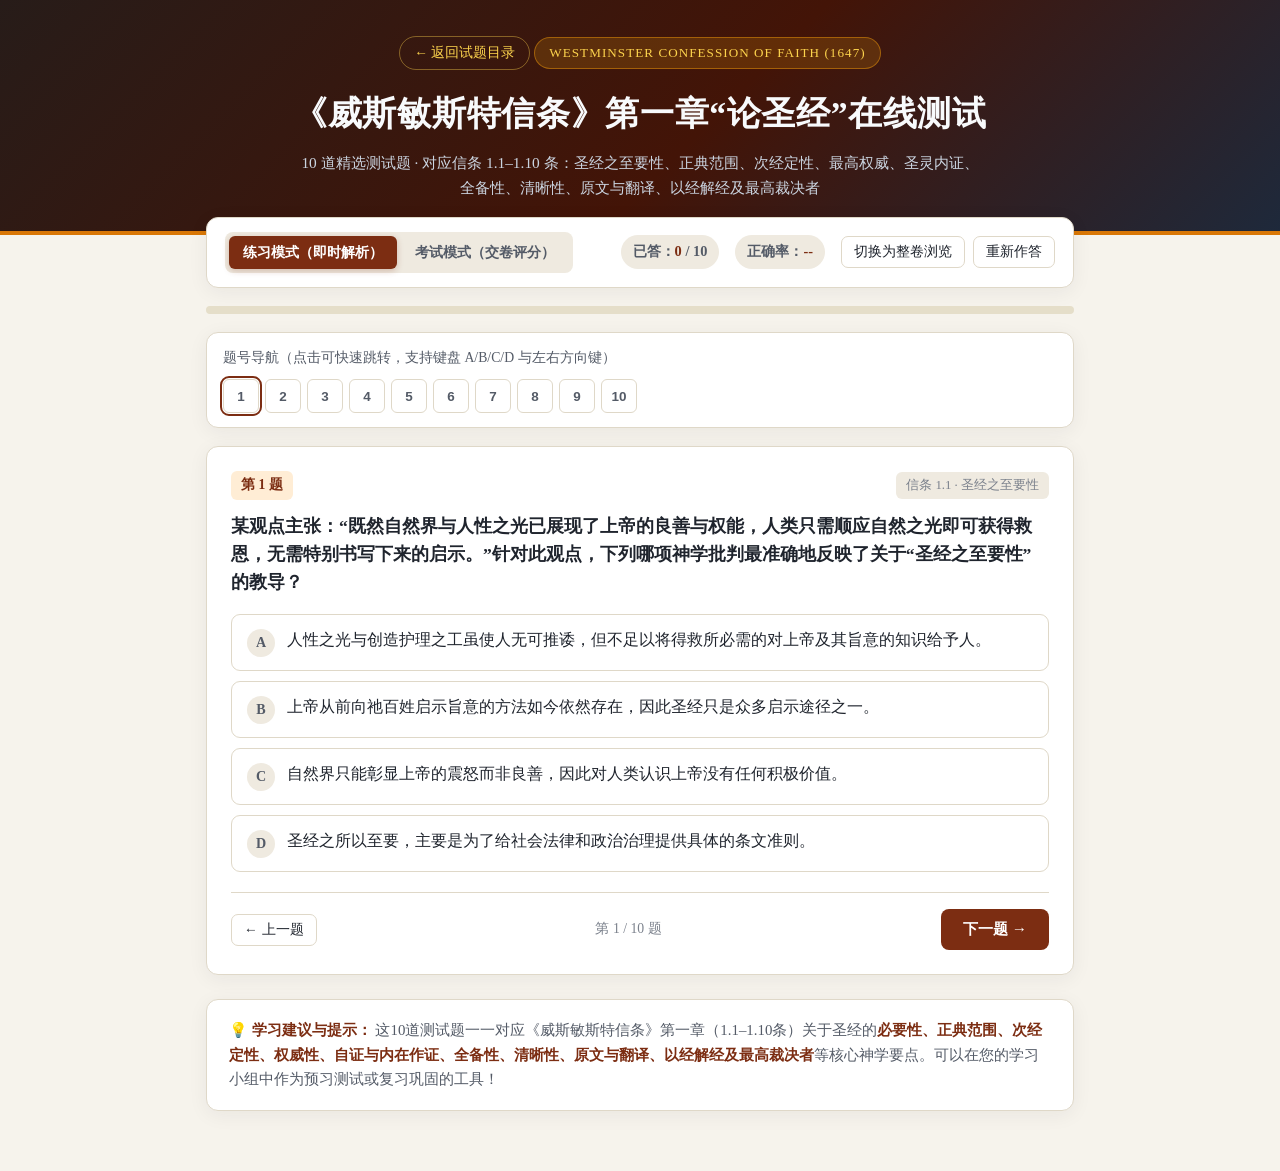
==== chapter1.html @ a27880c6 "Add Chapter 1 quiz (Of the Holy Scripture)" ====
<!DOCTYPE html>
<html lang="zh-CN">
<head>
  <meta charset="UTF-8" />
  <meta name="viewport" content="width=device-width, initial-scale=1.0" />
  <title>《威斯敏斯特信条》（1647）第一章“论圣经”在线测试（10题精选版）</title>
  <style>
    :root {
      --bg-primary: #f6f3ec;
      --bg-card: #ffffff;
      --bg-subtle: #efeae0;
      --text-primary: #1f242d;
      --text-secondary: #545b67;
      --text-muted: #7b818c;
      --accent: #7c2d12;
      --accent-hover: #9a3412;
      --accent-soft: #fef3c7;
      --gold: #b45309;
      --border: #dfd8c8;
      --correct-bg: #ecfdf5;
      --correct-border: #10b981;
      --correct-text: #065f46;
      --wrong-bg: #fef2f2;
      --wrong-border: #ef4444;
      --wrong-text: #991b1b;
      --shadow: 0 4px 20px rgba(31, 36, 45, 0.06);
      --radius: 12px;
    }

    * {
      box-sizing: border-box;
      margin: 0;
      padding: 0;
    }

    body {
      font-family: "PingFang SC", "Noto Serif SC", "Microsoft YaHei", "Source Han Serif SC", serif;
      background-color: var(--bg-primary);
      color: var(--text-primary);
      line-height: 1.65;
      padding-bottom: 60px;
    }

    /* Header */
    .hero {
      background: linear-gradient(135deg, #271c19 0%, #431407 55%, #1e293b 100%);
      color: #f8fafc;
      padding: 36px 20px 30px;
      text-align: center;
      border-bottom: 4px solid #d97706;
    }

    .hero-badge {
      display: inline-block;
      background: rgba(245, 158, 11, 0.18);
      border: 1px solid rgba(245, 158, 11, 0.45);
      color: #fcd34d;
      font-size: 0.82rem;
      letter-spacing: 0.08em;
      padding: 4px 14px;
      border-radius: 999px;
      margin-bottom: 12px;
    }

    .nav-home {
      display: inline-block;
      color: #fcd34d;
      text-decoration: none;
      font-size: 0.85rem;
      border: 1px solid rgba(252, 211, 77, 0.4);
      padding: 5px 14px;
      border-radius: 999px;
      margin-bottom: 16px;
      transition: background 0.2s;
    }

    .nav-home:hover {
      background: rgba(245, 158, 11, 0.22);
    }

    .hero h1 {
      font-size: clamp(1.45rem, 3vw, 2.1rem);
      font-weight: 700;
      margin-bottom: 8px;
      letter-spacing: 0.02em;
    }

    .hero p {
      color: #cbd5e1;
      font-size: 0.96rem;
      max-width: 680px;
      margin: 0 auto;
    }

    /* Container */
    .container {
      max-width: 900px;
      margin: -18px auto 0;
      padding: 0 16px;
    }

    /* Top Control Bar */
    .toolbar {
      background: var(--bg-card);
      border: 1px solid var(--border);
      border-radius: var(--radius);
      padding: 14px 18px;
      box-shadow: var(--shadow);
      display: flex;
      flex-wrap: wrap;
      gap: 12px;
      align-items: center;
      justify-content: space-between;
      margin-bottom: 18px;
    }

    .mode-switch {
      display: inline-flex;
      background: var(--bg-subtle);
      padding: 4px;
      border-radius: 8px;
      gap: 4px;
    }

    .mode-btn {
      border: none;
      background: transparent;
      color: var(--text-secondary);
      padding: 7px 14px;
      border-radius: 6px;
      font-size: 0.9rem;
      font-weight: 600;
      cursor: pointer;
      transition: all 0.2s;
    }

    .mode-btn.active {
      background: var(--accent);
      color: #fff;
      box-shadow: 0 2px 6px rgba(124, 45, 18, 0.25);
    }

    .status-group {
      display: flex;
      align-items: center;
      gap: 16px;
      flex-wrap: wrap;
      font-size: 0.9rem;
      color: var(--text-secondary);
    }

    .stat-pill {
      background: var(--bg-subtle);
      padding: 5px 12px;
      border-radius: 999px;
      font-weight: 600;
    }

    .stat-pill span {
      color: var(--accent);
    }

    .view-switch {
      display: flex;
      gap: 8px;
    }

    .btn-outline {
      border: 1px solid var(--border);
      background: #fff;
      color: var(--text-primary);
      padding: 6px 12px;
      border-radius: 7px;
      font-size: 0.86rem;
      cursor: pointer;
      transition: all 0.18s;
    }

    .btn-outline:hover {
      border-color: var(--accent);
      color: var(--accent);
    }

    /* Progress bar */
    .progress-wrap {
      background: #e5dec9;
      height: 8px;
      border-radius: 999px;
      overflow: hidden;
      margin-bottom: 18px;
    }

    .progress-fill {
      background: linear-gradient(90deg, #b45309, #7c2d12);
      height: 100%;
      width: 0%;
      transition: width 0.3s ease;
    }

    /* Question Grid Navigator */
    .nav-panel {
      background: var(--bg-card);
      border: 1px solid var(--border);
      border-radius: var(--radius);
      padding: 14px 16px;
      margin-bottom: 18px;
      box-shadow: var(--shadow);
    }

    .nav-panel-header {
      display: flex;
      justify-content: space-between;
      align-items: center;
      margin-bottom: 10px;
      font-size: 0.86rem;
      color: var(--text-secondary);
    }

    .nav-grid {
      display: grid;
      grid-template-columns: repeat(auto-fill, minmax(36px, 1fr));
      gap: 6px;
    }

    .nav-dot {
      height: 34px;
      border-radius: 6px;
      border: 1px solid var(--border);
      background: #fff;
      font-size: 0.84rem;
      font-weight: 600;
      color: var(--text-secondary);
      cursor: pointer;
      transition: all 0.15s;
    }

    .nav-dot:hover {
      border-color: var(--accent);
      color: var(--accent);
    }

    .nav-dot.current {
      outline: 2px solid var(--accent);
      outline-offset: 1px;
      font-weight: 700;
    }

    .nav-dot.answered {
      background: #fef3c7;
      border-color: #f59e0b;
      color: #92400e;
    }

    .nav-dot.correct {
      background: var(--correct-bg);
      border-color: var(--correct-border);
      color: var(--correct-text);
    }

    .nav-dot.wrong {
      background: var(--wrong-bg);
      border-color: var(--wrong-border);
      color: var(--wrong-text);
    }

    /* Question Card */
    .question-card {
      background: var(--bg-card);
      border: 1px solid var(--border);
      border-radius: var(--radius);
      padding: 24px;
      margin-bottom: 18px;
      box-shadow: var(--shadow);
      transition: transform 0.2s;
    }

    .q-meta {
      display: flex;
      justify-content: space-between;
      align-items: center;
      margin-bottom: 12px;
      gap: 8px;
    }

    .q-number {
      font-size: 0.85rem;
      font-weight: 700;
      color: var(--accent);
      background: #ffedd5;
      padding: 3px 10px;
      border-radius: 6px;
    }

    .q-tag {
      font-size: 0.8rem;
      color: var(--text-muted);
      background: var(--bg-subtle);
      padding: 3px 10px;
      border-radius: 6px;
    }

    .q-title {
      font-size: 1.1rem;
      font-weight: 600;
      color: var(--text-primary);
      margin-bottom: 18px;
      line-height: 1.6;
    }

    .options-list {
      display: flex;
      flex-direction: column;
      gap: 10px;
    }

    .option-item {
      display: flex;
      align-items: flex-start;
      gap: 12px;
      padding: 13px 15px;
      border: 1.5px solid var(--border);
      border-radius: 9px;
      background: #fff;
      cursor: pointer;
      transition: all 0.16s ease;
      text-align: left;
      width: 100%;
      font-family: inherit;
      font-size: 0.98rem;
      color: var(--text-primary);
      line-height: 1.55;
    }

    .option-item:hover:not(:disabled) {
      border-color: var(--accent);
      background: #fffaf5;
    }

    .option-key {
      flex-shrink: 0;
      width: 28px;
      height: 28px;
      border-radius: 50%;
      background: var(--bg-subtle);
      color: var(--text-secondary);
      font-weight: 700;
      font-size: 0.88rem;
      display: flex;
      align-items: center;
      justify-content: center;
      margin-top: 1px;
      transition: all 0.16s;
    }

    .option-item.selected {
      border-color: #d97706;
      background: #fffbeb;
    }

    .option-item.selected .option-key {
      background: #d97706;
      color: #fff;
    }

    .option-item.correct {
      border-color: var(--correct-border);
      background: var(--correct-bg);
      color: var(--correct-text);
    }

    .option-item.correct .option-key {
      background: var(--correct-border);
      color: #fff;
    }

    .option-item.wrong {
      border-color: var(--wrong-border);
      background: var(--wrong-bg);
      color: var(--wrong-text);
    }

    .option-item.wrong .option-key {
      background: var(--wrong-border);
      color: #fff;
    }

    .option-item:disabled {
      cursor: default;
    }

    /* Explanation Box */
    .explanation-box {
      margin-top: 18px;
      padding: 15px 18px;
      border-radius: 9px;
      background: #f8fafc;
      border-left: 4px solid var(--accent);
      font-size: 0.94rem;
      color: #334155;
      display: none;
    }

    .explanation-box.visible {
      display: block;
      animation: fadeIn 0.25s ease;
    }

    .exp-header {
      font-weight: 700;
      margin-bottom: 6px;
      display: flex;
      align-items: center;
      gap: 8px;
    }

    .exp-header.is-correct {
      color: var(--correct-text);
    }

    .exp-header.is-wrong {
      color: var(--wrong-text);
    }

    /* Bottom Navigation Buttons */
    .card-actions {
      display: flex;
      justify-content: space-between;
      align-items: center;
      margin-top: 20px;
      padding-top: 16px;
      border-top: 1px solid var(--border);
      gap: 10px;
    }

    .btn-primary {
      background: var(--accent);
      color: #fff;
      border: none;
      padding: 10px 22px;
      border-radius: 8px;
      font-size: 0.95rem;
      font-weight: 600;
      cursor: pointer;
      transition: background 0.2s;
    }

    .btn-primary:hover:not(:disabled) {
      background: var(--accent-hover);
    }

    .btn-primary:disabled {
      opacity: 0.45;
      cursor: not-allowed;
    }

    /* Score Summary Modal / Card */
    .result-banner {
      background: linear-gradient(135deg, #fffbeb 0%, #fef3c7 100%);
      border: 2px solid #f59e0b;
      border-radius: var(--radius);
      padding: 24px;
      margin-bottom: 20px;
      text-align: center;
      display: none;
    }

    .result-banner.visible {
      display: block;
      animation: fadeIn 0.3s ease;
    }

    .score-circle {
      font-size: 2.6rem;
      font-weight: 800;
      color: var(--accent);
      line-height: 1.1;
      margin: 6px 0;
    }

    .result-feedback {
      font-size: 1.02rem;
      color: #78350f;
      margin-bottom: 14px;
      font-weight: 600;
    }

    .filter-bar {
      display: flex;
      justify-content: center;
      gap: 8px;
      flex-wrap: wrap;
      margin-top: 12px;
    }

    /* Study Notes Footer */
    .study-tip {
      background: var(--bg-card);
      border: 1px solid var(--border);
      border-radius: var(--radius);
      padding: 18px 22px;
      margin-top: 24px;
      box-shadow: var(--shadow);
      font-size: 0.93rem;
      color: var(--text-secondary);
    }

    .study-tip strong {
      color: var(--accent);
    }

    @keyframes fadeIn {
      from { opacity: 0; transform: translateY(4px); }
      to { opacity: 1; transform: translateY(0); }
    }

    @media (max-width: 600px) {
      .question-card {
        padding: 18px 15px;
      }
      .toolbar {
        flex-direction: column;
        align-items: stretch;
      }
      .mode-switch {
        justify-content: center;
      }
      .status-group {
        justify-content: space-between;
      }
    }
  </style>
</head>
<body>

  <header class="hero">
    <a class="nav-home" href="index.html">← 返回试题目录</a>
    <div class="hero-badge">WESTMINSTER CONFESSION OF FAITH (1647)</div>
    <h1>《威斯敏斯特信条》第一章“论圣经”在线测试</h1>
    <p>10 道精选测试题 · 对应信条 1.1–1.10 条：圣经之至要性、正典范围、次经定性、最高权威、圣灵内证、全备性、清晰性、原文与翻译、以经解经及最高裁决者</p>
  </header>

  <main class="container">
    <!-- Top Controls -->
    <section class="toolbar">
      <div class="mode-switch" role="tablist" aria-label="答题模式">
        <button class="mode-btn active" id="modePracticeBtn" onclick="setMode('practice')">练习模式（即时解析）</button>
        <button class="mode-btn" id="modeExamBtn" onclick="setMode('exam')">考试模式（交卷评分）</button>
      </div>

      <div class="status-group">
        <div class="stat-pill">已答：<span id="answeredCount">0</span> / 10</div>
        <div class="stat-pill" id="liveScorePill">正确率：<span id="accuracyText">--</span></div>
        <div class="view-switch">
          <button class="btn-outline" id="toggleViewBtn" onclick="toggleLayoutView()">切换为整卷浏览</button>
          <button class="btn-outline" onclick="resetQuiz()">重新作答</button>
        </div>
      </div>
    </section>

    <div class="progress-wrap" aria-hidden="true">
      <div class="progress-fill" id="progressBar"></div>
    </div>

    <!-- Score Result Banner -->
    <section class="result-banner" id="resultBanner">
      <div style="font-size:0.9rem;color:#92400e;font-weight:600;">测试成绩单</div>
      <div class="score-circle" id="finalScoreText">100 分</div>
      <div class="result-feedback" id="finalFeedbackText"></div>
      <div class="filter-bar">
        <button class="btn-outline" onclick="filterReview('all')">查看全部 (10)</button>
        <button class="btn-outline" onclick="filterReview('wrong')">仅看错题 (<span id="wrongCountBtn">0</span>)</button>
        <button class="btn-outline" onclick="resetQuiz()">再测一次</button>
      </div>
    </section>

    <!-- Question Number Navigator -->
    <section class="nav-panel">
      <div class="nav-panel-header">
        <span>题号导航（点击可快速跳转，支持键盘 A/B/C/D 与左右方向键）</span>
        <span id="examSubmitWrap" style="display:none;">
          <button class="btn-primary" style="padding:5px 14px;font-size:0.84rem;" onclick="submitExam()">提交试卷</button>
        </span>
      </div>
      <div class="nav-grid" id="navGrid"></div>
    </section>

    <!-- Questions Container -->
    <section id="questionsContainer"></section>

    <!-- Study Suggestion Footer -->
    <aside class="study-tip">
      💡 <strong>学习建议与提示：</strong>
      这10道测试题一一对应《威斯敏斯特信条》第一章（1.1–1.10条）关于圣经的<strong>必要性、正典范围、次经定性、权威性、自证与内在作证、全备性、清晰性、原文与翻译、以经解经及最高裁决者</strong>等核心神学要点。可以在您的学习小组中作为预习测试或复习巩固的工具！
    </aside>
  </main>

  <script>
    const QUESTIONS = [
      {
        id: 1,
        section: "信条 1.1 · 圣经之至要性",
        question: "某观点主张：“既然自然界与人性之光已展现了上帝的良善与权能，人类只需顺应自然之光即可获得救恩，无需特别书写下来的启示。”针对此观点，下列哪项神学批判最准确地反映了关于“圣经之至要性”的教导？",
        options: {
          A: "人性之光与创造护理之工虽使人无可推诿，但不足以将得救所必需的对上帝及其旨意的知识给予人。",
          B: "上帝从前向祂百姓启示旨意的方法如今依然存在，因此圣经只是众多启示途径之一。",
          C: "自然界只能彰显上帝的震怒而非良善，因此对人类认识上帝没有任何积极价值。",
          D: "圣经之所以至要，主要是为了给社会法律和政治治理提供具体的条文准则。"
        },
        answer: "A",
        explanation: "根据信条1.1条，人性之光和创造、护理之工虽彰显上帝的良善、智慧与权能使人无可推诿，但不足以将得救所必需的知识给予人；且上帝古时启示旨意的方法如今已止息，因此成文圣经对于得救是“至要”的。"
      },
      {
        id: 2,
        section: "信条 1.2 · 圣经正典范围",
        question: "关于圣经正典书卷的范围与性质，下列阐述正确的是哪一项？",
        options: {
          A: "圣经正典仅包含旧约39卷，新约书卷属于教会传统而非默示。",
          B: "圣经包括旧约24卷与新约27卷共计51卷书。",
          C: "旧新约共66卷书都是上帝所默示的，是信仰与生活的准律。",
          D: "圣经正典的范围可以根据时代的发展和教会会议的决议随意增减。"
        },
        answer: "C",
        explanation: "信条1.2条完整列出了旧约39卷与新约27卷（共66卷），并宣告“这些书卷都是上帝所默示的，是信仰与生活的准则”。"
      },
      {
        id: 3,
        section: "信条 1.3 · 论次经（Apocrypha）",
        question: "关于通常被称为“次经”（Apocrypha）的书卷，下列哪项态度符合《信条》的规定？",
        options: {
          A: "次经也是上帝默示的，具有与旧约正典同等的神圣权威。",
          B: "次经虽非默示，但可作为教会制定核心教义和得救准则的依据。",
          C: "次经并非出于上帝的默示，不属于圣经正典；在教会中没有任何权威性，只能当作一般人的著作来看待或使用。",
          D: "次经属于可诅邪说，信徒在任何情况下都严禁阅读或参考。"
        },
        answer: "C",
        explanation: "信条1.3条规定：“通常称为次经的各卷，并非出于上帝的默示，所以不属于圣经正典；因此，它们在上帝的教会中没有任何权威性，只能当作一般人的著作来看待或使用。”"
      },
      {
        id: 4,
        section: "信条 1.4 · 圣经之权威性",
        question: "决定圣经最高权威的最终根据是什么？",
        options: {
          A: "教会历史上的大公会议见证与历代教父的肯定",
          B: "圣经文体庄严与各部契合等无可比拟的外在特征",
          C: "上帝是真理本身且为圣经的作者，因此圣经的权威完全取决于上帝",
          D: "凡人理性经过严密逻辑推演后所给予的认可"
        },
        answer: "C",
        explanation: "信条1.4条指出：“圣经的权威性应当受到人的信服，这权威性并不倚赖任何个人或教会的见证，而是完全在于其作者上帝，祂就是真理本身。所以，既然圣经是上帝的道，我们就应当接受。”"
      },
      {
        id: 5,
        section: "信条 1.5 · 圣灵的内在见证",
        question: "一个人能够完全信服并确知圣经是无谬误的真理且具有神圣权威，其最根本的内在原因是：",
        options: {
          A: "受到教会历史见证的深刻感动与说服",
          B: "圣灵的内在之工，藉着上帝的道，并与上帝的道一同在我们心里作证",
          C: "圣经文体极其庄严，逻辑严密无可挑剔",
          D: "个人获得了超越圣经文本之外的特别神秘异象"
        },
        answer: "B",
        explanation: "信条1.5条阐明，尽管圣经有许多自证的外在优点，但“我们得以完全信服并确知圣经无谬误的真理性和神圣的权威性，乃是由于圣灵的内在之工，祂藉着上帝的道，并与上帝的道一同在我们心里作证”。"
      },
      {
        id: 6,
        section: "信条 1.6 · 圣经之全备性",
        question: "下列关于“上帝全备旨意”获取方式的表述，哪一项最准确地符合关于“圣经之全备性”的教导？",
        options: {
          A: "必须完全依赖字面上逐字逐句的明文记载，任何逻辑推论均属非法。",
          B: "或已明确记载于圣经之中，或可用合理与必要的推论，由圣经演绎而得。",
          C: "主要是靠历代教会传统与口传教义来补充圣经未记载的部分。",
          D: "随时可以通过圣灵赐给个人的“新启示”来不断扩充上帝的旨意。"
        },
        answer: "B",
        explanation: "信条1.6条指出：“上帝全备的旨意……或已明确记载于圣经之中，或可用合理与必要的推论，由圣经演绎而得；不论是所谓的圣灵的新启示，还是人的遗传，都不得于任何时候加入圣经。”"
      },
      {
        id: 7,
        section: "信条 1.7 · 圣经之清晰性",
        question: "关于圣经的“清晰性”（Perspicuity），下列哪种理解是正确的？",
        options: {
          A: "圣经中每一句经文对每个人来说都同样浅显易懂，没有任何深奥之处。",
          B: "只有受过高等神学教育的学者才能理解圣经，普通信徒无法明白。",
          C: "凡得救所必须知道、相信并遵行的事，圣经已明载详论，无学识者正当使用通常方法亦可获得充分理解。",
          D: "圣经极其晦涩，必须由教皇或特定圣职人员垄断解释权。"
        },
        answer: "C",
        explanation: "信条1.7条指出，虽然圣经各处经文并非一样明显，但“为得救所必须知道、相信并遵行的事，在圣经此处或彼处已明载而详论，以致不仅有学识的，而且无学识的，只要正当使用通常的方法，便都可以有充分的理解”。"
      },
      {
        id: 8,
        section: "信条 1.8 · 原文直接默示与护理保存",
        question: "关于圣经原文（旧约希伯来文与新约希腊文）的权威与保存，下列说法符合《信条》的是：",
        options: {
          A: "原文在历史演变中已经严重失真，如今的手抄本不再具有可信度。",
          B: "原文是上帝直接默示的，并因上帝特别的看顾和护理而在历代得以纯正保守，真实可信。",
          C: "只有古代拉丁文通俗译本（Vulgate）才是上帝直接默示的官方文本。",
          D: "圣经原文与后世任何译本在神圣默示的性质上完全没有任何区别。"
        },
        answer: "B",
        explanation: "信条1.8条指出：“希伯来文旧约，和希腊文新约，都是上帝直接默示的，并且其纯正因上帝特别看顾和护理而在历代得以保守，所以它们是真实可信的。”"
      },
      {
        id: 9,
        section: "信条 1.9 · 解经原则：以经解经",
        question: "根据《信条》第1.9条，解释圣经无谬误的最高原则是：",
        options: {
          A: "历代教父的注解与大公会议的决议",
          B: "圣经本身（即以经解经）",
          C: "现代历史批判学与世俗语言学",
          D: "解释者个人的属灵直觉与个人经验"
        },
        answer: "B",
        explanation: "信条1.9条明确指出：“解释圣经无谬误的原则，就是圣经本身；因此，当我们对圣经某处真实和完全的意义发生疑问时……就当查考其它更清楚的经文来加以解明。”"
      },
      {
        id: 10,
        section: "信条 1.10 · 信仰争论的最高裁决者",
        question: "要判断一切信仰的争论，审查一切教会会议的决议、古代作者的意见和个人的主张，最高裁决者是：",
        options: {
          A: "罗马教皇或大主教",
          B: "教会最高总会（Synod）的大多数代表表决",
          C: "在圣经中说话的圣灵",
          D: "人类理性和哲学思想"
        },
        answer: "C",
        explanation: "信条1.10条规定：“要判断一切信仰的争论，审查一切教会会议的决议、古代作者的意见、世人的教训和个人的主张，我们所当依据的最高裁决者，除在圣经中说话的圣灵以外，别无其他。”"
      }
    ];

    let state = {
      mode: "practice",       // 'practice' | 'exam'
      singleView: true,       // true: one question at a time, false: full list
      currentIndex: 0,
      userAnswers: {},        // { [questionId]: 'A' | 'B' | 'C' | 'D' }
      examSubmitted: false,
      reviewFilter: "all"     // 'all' | 'wrong'
    };

    function renderAll() {
      renderToolbarStats();
      renderNavGrid();
      renderQuestions();
      renderResultBanner();
    }

    function renderToolbarStats() {
      const answeredKeys = Object.keys(state.userAnswers);
      const answeredCount = answeredKeys.length;
      document.getElementById("answeredCount").textContent = answeredCount;

      const pct = Math.round((answeredCount / QUESTIONS.length) * 100);
      document.getElementById("progressBar").style.width = pct + "%";

      const accuracyEl = document.getElementById("accuracyText");
      if (state.mode === "practice" || state.examSubmitted) {
        if (answeredCount === 0) {
          accuracyEl.textContent = "--";
        } else {
          let correct = 0;
          answeredKeys.forEach(id => {
            const q = QUESTIONS.find(item => item.id === Number(id));
            if (q && state.userAnswers[id] === q.answer) correct++;
          });
          const denom = state.examSubmitted ? QUESTIONS.length : answeredCount;
          accuracyEl.textContent = Math.round((correct / denom) * 100) + "% (" + correct + "/" + denom + ")";
        }
      } else {
        accuracyEl.textContent = "交卷后揭晓";
      }

      document.getElementById("modePracticeBtn").classList.toggle("active", state.mode === "practice");
      document.getElementById("modeExamBtn").classList.toggle("active", state.mode === "exam");
      document.getElementById("toggleViewBtn").textContent = state.singleView ? "切换为整卷浏览" : "切换为逐题作答";
      document.getElementById("examSubmitWrap").style.display =
        state.mode === "exam" && !state.examSubmitted ? "inline-block" : "none";
    }

    function renderNavGrid() {
      const grid = document.getElementById("navGrid");
      grid.innerHTML = "";
      QUESTIONS.forEach((q, idx) => {
        const btn = document.createElement("button");
        btn.className = "nav-dot";
        btn.textContent = q.id;

        if (state.singleView && idx === state.currentIndex) {
          btn.classList.add("current");
        }

        const picked = state.userAnswers[q.id];
        const showJudgement = state.mode === "practice" || state.examSubmitted;

        if (picked) {
          if (showJudgement) {
            btn.classList.add(picked === q.answer ? "correct" : "wrong");
          } else {
            btn.classList.add("answered");
          }
        } else if (state.examSubmitted) {
          btn.classList.add("wrong");
        }

        btn.onclick = () => {
          state.reviewFilter = "all";
          if (state.singleView) {
            state.currentIndex = idx;
            renderAll();
          } else {
            const card = document.getElementById("q-card-" + q.id);
            if (card) card.scrollIntoView({ behavior: "smooth", block: "center" });
          }
        };

        grid.appendChild(btn);
      });
    }

    function renderQuestions() {
      const container = document.getElementById("questionsContainer");
      container.innerHTML = "";

      let listToRender = QUESTIONS;
      if (!state.singleView && state.reviewFilter === "wrong") {
        listToRender = QUESTIONS.filter(q => state.userAnswers[q.id] !== q.answer);
      } else if (state.singleView) {
        listToRender = [QUESTIONS[state.currentIndex]];
      }

      if (listToRender.length === 0) {
        container.innerHTML = `
          <div class="question-card" style="text-align:center;padding:40px 20px;">
            <p style="font-size:1.1rem;font-weight:600;color:var(--correct-text);">太棒了！当前没有错题记录。</p>
            <button class="btn-outline" style="margin-top:12px;" onclick="filterReview('all')">返回查看全部题目</button>
          </div>
        `;
        return;
      }

      listToRender.forEach(q => {
        const picked = state.userAnswers[q.id];
        const reveal = (state.mode === "practice" && !!picked) || state.examSubmitted;

        const card = document.createElement("article");
        card.className = "question-card";
        card.id = "q-card-" + q.id;

        let optionsHtml = "";
        ["A", "B", "C", "D"].forEach(key => {
          let cls = "option-item";
          if (reveal) {
            if (key === q.answer) cls += " correct";
            else if (picked === key && key !== q.answer) cls += " wrong";
          } else if (picked === key) {
            cls += " selected";
          }

          const disabledAttr = (state.mode === "practice" && !!picked) || state.examSubmitted ? "disabled" : "";
          optionsHtml += `
            <button class="${cls}" ${disabledAttr} onclick="selectOption(${q.id}, '${key}')">
              <span class="option-key">${key}</span>
              <span>${q.options[key]}</span>
            </button>
          `;
        });

        const isCorrect = picked === q.answer;
        const statusTitle = isCorrect
          ? `✓ 回答正确（正确答案：${q.answer}）`
          : `✗ ${picked ? "回答有误，您选择了 " + picked : "本题未作答"}（正确答案：${q.answer}）`;

        let footerNavHtml = "";
        if (state.singleView) {
          const prevDisabled = state.currentIndex === 0 ? "disabled" : "";
          const isLast = state.currentIndex === QUESTIONS.length - 1;
          let rightButtonHtml = "";

          if (state.mode === "exam" && !state.examSubmitted && isLast) {
            rightButtonHtml = `<button class="btn-primary" onclick="submitExam()">提交试卷并查看解析</button>`;
          } else {
            const nextDisabled = isLast ? "disabled" : "";
            rightButtonHtml = `<button class="btn-primary" ${nextDisabled} onclick="goStep(1)">下一题 →</button>`;
          }

          footerNavHtml = `
            <div class="card-actions">
              <button class="btn-outline" ${prevDisabled} onclick="goStep(-1)">← 上一题</button>
              <span style="font-size:0.86rem;color:var(--text-muted);">第 ${q.id} / ${QUESTIONS.length} 题</span>
              ${rightButtonHtml}
            </div>
          `;
        }

        card.innerHTML = `
          <div class="q-meta">
            <span class="q-number">第 ${q.id} 题</span>
            <span class="q-tag">${q.section}</span>
          </div>
          <h2 class="q-title">${q.question}</h2>
          <div class="options-list">
            ${optionsHtml}
          </div>
          <div class="explanation-box ${reveal ? "visible" : ""}">
            <div class="exp-header ${isCorrect ? "is-correct" : "is-wrong"}">${statusTitle}</div>
            <div><strong>神学解析：</strong>${q.explanation}</div>
          </div>
          ${footerNavHtml}
        `;

        container.appendChild(card);
      });
    }

    function renderResultBanner() {
      const banner = document.getElementById("resultBanner");
      const allAnsweredInPractice =
        state.mode === "practice" && Object.keys(state.userAnswers).length === QUESTIONS.length;

      if (!state.examSubmitted && !allAnsweredInPractice) {
        banner.classList.remove("visible");
        return;
      }

      let correctCount = 0;
      QUESTIONS.forEach(q => {
        if (state.userAnswers[q.id] === q.answer) correctCount++;
      });
      const wrongCount = QUESTIONS.length - correctCount;
      const score = correctCount * 10;

      let feedback = "";
      if (score >= 90) {
        feedback = "卓越！您对《威斯敏斯特信条》第一章“论圣经”的教义脉络与细节掌握得非常扎实！";
      } else if (score >= 80) {
        feedback = "良好！您已准确把握改革宗圣经论的核心原则，可针对少量错题进一步巩固。";
      } else if (score >= 60) {
        feedback = "及格！建议对照信条 1.1–1.10 条原文与解析，重点复习容易混淆的教义概念。";
      } else {
        feedback = "建议仔细研读《威斯敏斯特信条》第一章条文及每道题下方的神学解析后再测一次。";
      }

      document.getElementById("finalScoreText").textContent = `${score} 分（答对 ${correctCount}/${QUESTIONS.length} 题）`;
      document.getElementById("finalFeedbackText").textContent = feedback;
      document.getElementById("wrongCountBtn").textContent = wrongCount;
      banner.classList.add("visible");
    }

    function selectOption(questionId, optionKey) {
      if (state.examSubmitted) return;
      if (state.mode === "practice" && state.userAnswers[questionId]) return;

      state.userAnswers[questionId] = optionKey;
      renderAll();

      // In exam mode + single question view, auto-advance briefly if not on last question
      if (state.mode === "exam" && state.singleView && state.currentIndex < QUESTIONS.length - 1) {
        setTimeout(() => {
          if (state.mode === "exam" && !state.examSubmitted) {
            state.currentIndex++;
            renderAll();
          }
        }, 220);
      }
    }

    function goStep(delta) {
      const next = state.currentIndex + delta;
      if (next >= 0 && next < QUESTIONS.length) {
        state.currentIndex = next;
        renderAll();
      }
    }

    function setMode(newMode) {
      if (state.mode === newMode) return;
      state.mode = newMode;
      state.examSubmitted = false;
      state.reviewFilter = "all";
      renderAll();
    }

    function toggleLayoutView() {
      state.singleView = !state.singleView;
      renderAll();
    }

    function submitExam() {
      const answeredCount = Object.keys(state.userAnswers).length;
      if (answeredCount < QUESTIONS.length) {
        const unAnswered = QUESTIONS.length - answeredCount;
        if (!confirm(`您还有 ${unAnswered} 道题尚未作答，确定现在交卷吗？`)) {
          return;
        }
      }
      state.examSubmitted = true;
      state.singleView = false;
      renderAll();
      window.scrollTo({ top: 0, behavior: "smooth" });
    }

    function filterReview(type) {
      state.singleView = false;
      state.reviewFilter = type;
      renderAll();
    }

    function resetQuiz() {
      state.userAnswers = {};
      state.currentIndex = 0;
      state.examSubmitted = false;
      state.reviewFilter = "all";
      renderAll();
      window.scrollTo({ top: 0, behavior: "smooth" });
    }

    // Keyboard shortcuts support
    window.addEventListener("keydown", e => {
      if (!state.singleView) return;
      const currentQ = QUESTIONS[state.currentIndex];
      const key = e.key.toUpperCase();
      if (["A", "B", "C", "D"].includes(key)) {
        selectOption(currentQ.id, key);
      } else if (e.key === "ArrowRight") {
        goStep(1);
      } else if (e.key === "ArrowLeft") {
        goStep(-1);
      }
    });

    // Initialize
    renderAll();
  </script>
</body>
</html>
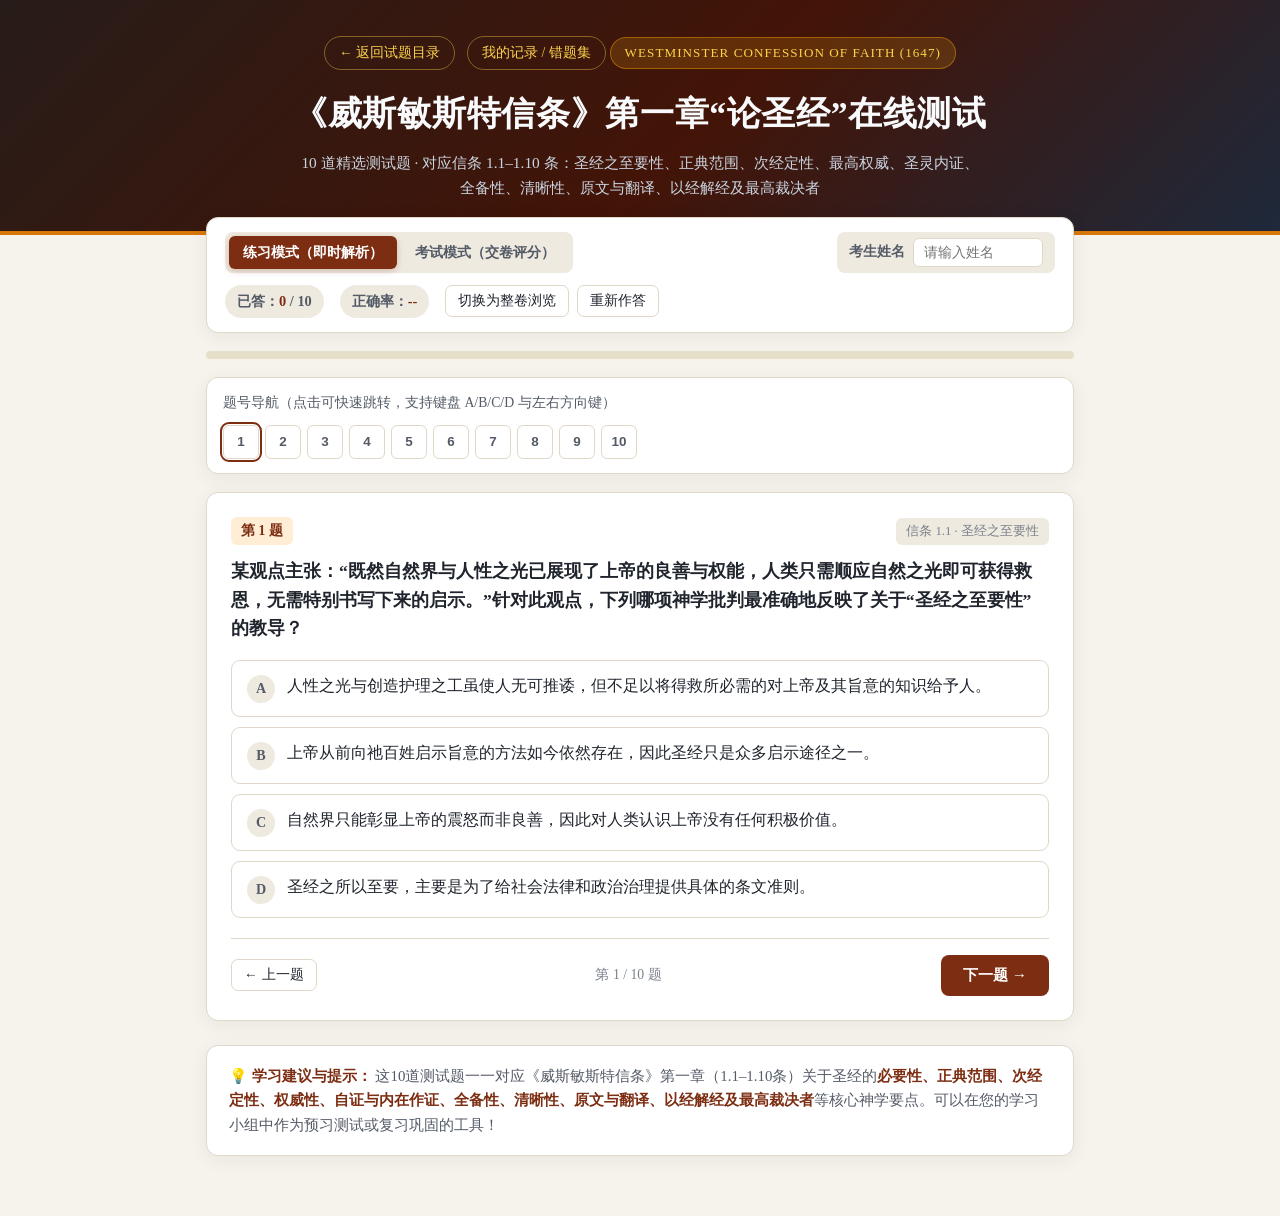
==== commit 67db2f92: "Add examinee name + score/wrong-set recording (Ch1)" ====
--- a/chapter1.html
+++ b/chapter1.html
@@ -528,12 +528,42 @@
         justify-content: space-between;
       }
     }
+    .name-field {
+      display: inline-flex;
+      align-items: center;
+      gap: 8px;
+      font-size: 0.88rem;
+      font-weight: 600;
+      color: var(--text-secondary);
+      background: var(--bg-subtle);
+      padding: 6px 12px;
+      border-radius: 8px;
+    }
+
+    .name-field input {
+      border: 1px solid var(--border);
+      background: #fff;
+      border-radius: 6px;
+      padding: 5px 10px;
+      font-size: 0.9rem;
+      font-family: inherit;
+      color: var(--text-primary);
+      outline: none;
+      width: 130px;
+    }
+
+    .name-field input:focus {
+      border-color: var(--accent);
+      box-shadow: 0 0 0 2px rgba(124, 45, 18, 0.12);
+    }
   </style>
+  <script src="app.js"></script>
 </head>
 <body>
 
   <header class="hero">
     <a class="nav-home" href="index.html">← 返回试题目录</a>
+    <a class="nav-home" href="records.html" style="margin-left:8px;">我的记录 / 错题集</a>
     <div class="hero-badge">WESTMINSTER CONFESSION OF FAITH (1647)</div>
     <h1>《威斯敏斯特信条》第一章“论圣经”在线测试</h1>
     <p>10 道精选测试题 · 对应信条 1.1–1.10 条：圣经之至要性、正典范围、次经定性、最高权威、圣灵内证、全备性、清晰性、原文与翻译、以经解经及最高裁决者</p>
@@ -546,6 +576,10 @@
         <button class="mode-btn active" id="modePracticeBtn" onclick="setMode('practice')">练习模式（即时解析）</button>
         <button class="mode-btn" id="modeExamBtn" onclick="setMode('exam')">考试模式（交卷评分）</button>
       </div>
+
+      <label class="name-field">考生姓名
+        <input id="examineeName" type="text" placeholder="请输入姓名" oninput="onNameInput(this.value)" />
+      </label>
 
       <div class="status-group">
         <div class="stat-pill">已答：<span id="answeredCount">0</span> / 10</div>
@@ -734,6 +768,7 @@
       currentIndex: 0,
       userAnswers: {},        // { [questionId]: 'A' | 'B' | 'C' | 'D' }
       examSubmitted: false,
+      recordSaved: false,
       reviewFilter: "all"     // 'all' | 'wrong'
     };
 
@@ -951,6 +986,7 @@
 
       state.userAnswers[questionId] = optionKey;
       renderAll();
+      saveAttemptIfNeeded();
 
       // In exam mode + single question view, auto-advance briefly if not on last question
       if (state.mode === "exam" && state.singleView && state.currentIndex < QUESTIONS.length - 1) {
@@ -995,6 +1031,7 @@
       state.examSubmitted = true;
       state.singleView = false;
       renderAll();
+      saveAttemptIfNeeded();
       window.scrollTo({ top: 0, behavior: "smooth" });
     }
 
@@ -1008,6 +1045,7 @@
       state.userAnswers = {};
       state.currentIndex = 0;
       state.examSubmitted = false;
+      state.recordSaved = false;
       state.reviewFilter = "all";
       renderAll();
       window.scrollTo({ top: 0, behavior: "smooth" });
@@ -1027,6 +1065,72 @@
       }
     });
 
+    // ===== 考生姓名与成绩记录（本机 localStorage） =====
+    function onNameInput(val) {
+      WCF.setName(val);
+    }
+
+    function ensureName() {
+      let name = (WCF.getName() || "").trim();
+      if (!name) {
+        const typed = window.prompt("请输入你的姓名（用于记录成绩与个人错题集）：", "");
+        if (typed !== null) {
+          name = typed.trim();
+          WCF.setName(name);
+          const input = document.getElementById("examineeName");
+          if (input) input.value = name;
+        }
+      }
+      return name || "匿名";
+    }
+
+    function buildRecord() {
+      let correct = 0;
+      const wrongItems = [];
+      QUESTIONS.forEach(q => {
+        const picked = state.userAnswers[q.id] || null;
+        if (picked === q.answer) {
+          correct++;
+        } else {
+          wrongItems.push({
+            id: q.id,
+            section: q.section,
+            question: q.question,
+            options: q.options,
+            answer: q.answer,
+            explanation: q.explanation,
+            picked: picked
+          });
+        }
+      });
+      return {
+        id: Date.now() + "-" + Math.random().toString(36).slice(2, 7),
+        name: ensureName(),
+        chapterId: "ch1",
+        chapterLabel: "第一章 · 论圣经",
+        score: correct * 10,
+        correct: correct,
+        total: QUESTIONS.length,
+        date: new Date().toISOString(),
+        wrongItems: wrongItems
+      };
+    }
+
+    function saveAttemptIfNeeded() {
+      if (state.recordSaved) return;
+      const answeredAll = Object.keys(state.userAnswers).length === QUESTIONS.length;
+      const shouldSave = state.examSubmitted || (state.mode === "practice" && answeredAll);
+      if (!shouldSave) return;
+      ensureName();
+      state.recordSaved = true;
+      WCF.addRecord(buildRecord());
+    }
+
+    (function initExamineeName() {
+      const input = document.getElementById("examineeName");
+      if (input) input.value = WCF.getName() || "";
+    })();
+
     // Initialize
     renderAll();
   </script>
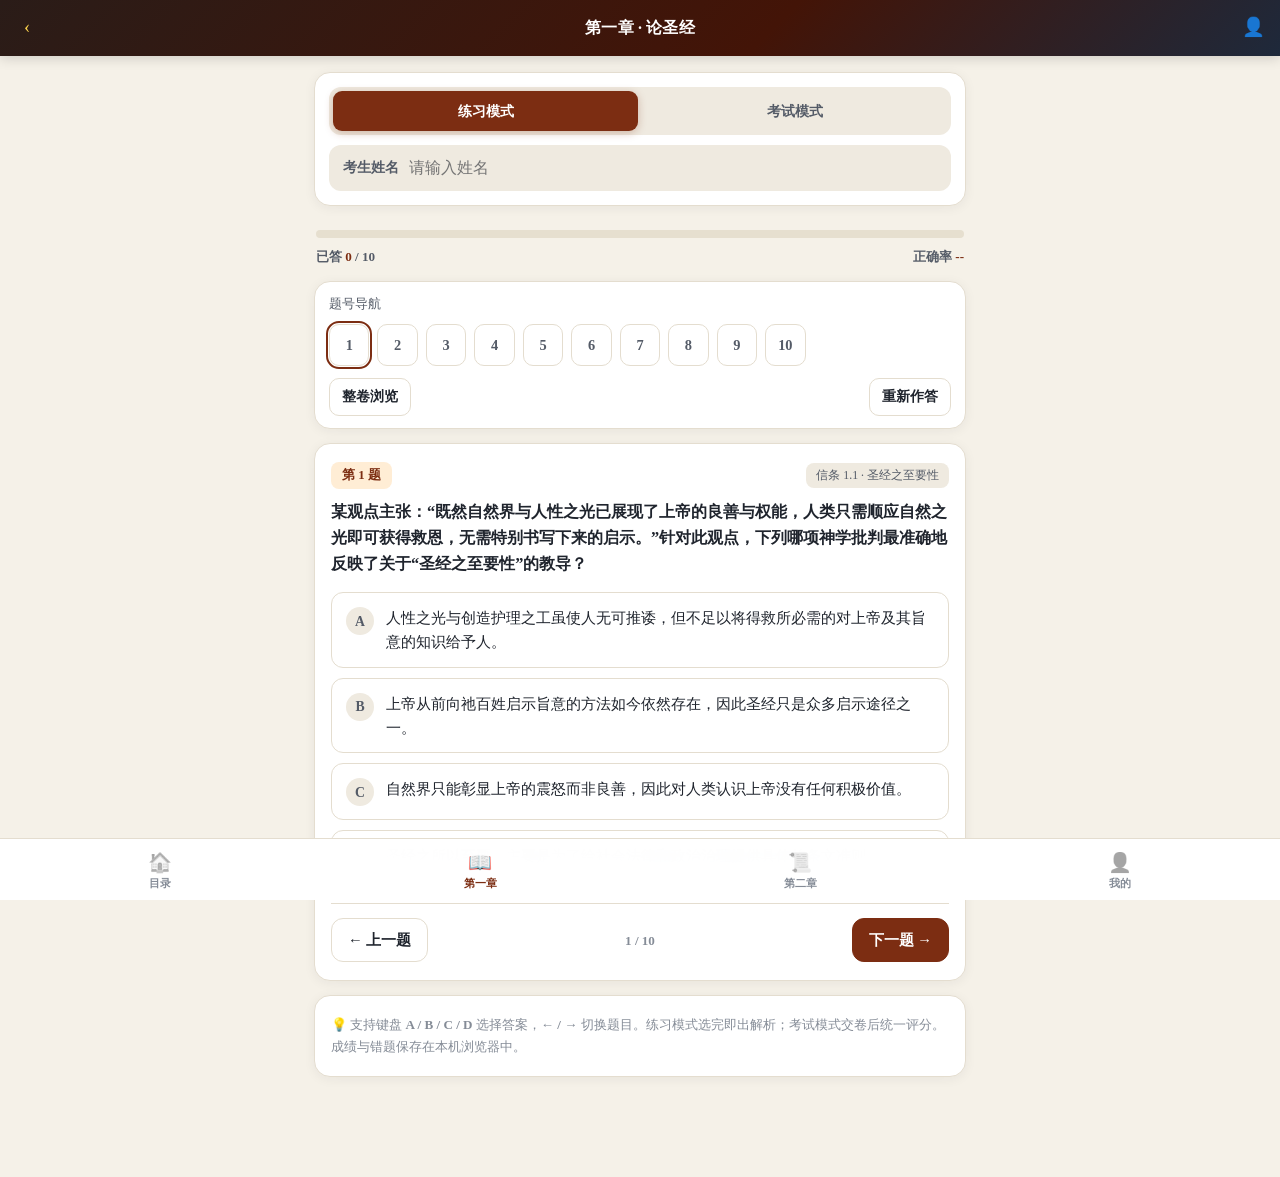
==== commit 77dad76d: "Redesign Chapter 1 quiz as mobile web app" ====
--- a/chapter1.html
+++ b/chapter1.html
@@ -2,631 +2,81 @@
 <html lang="zh-CN">
 <head>
   <meta charset="UTF-8" />
-  <meta name="viewport" content="width=device-width, initial-scale=1.0" />
-  <title>《威斯敏斯特信条》（1647）第一章“论圣经”在线测试（10题精选版）</title>
-  <style>
-    :root {
-      --bg-primary: #f6f3ec;
-      --bg-card: #ffffff;
-      --bg-subtle: #efeae0;
-      --text-primary: #1f242d;
-      --text-secondary: #545b67;
-      --text-muted: #7b818c;
-      --accent: #7c2d12;
-      --accent-hover: #9a3412;
-      --accent-soft: #fef3c7;
-      --gold: #b45309;
-      --border: #dfd8c8;
-      --correct-bg: #ecfdf5;
-      --correct-border: #10b981;
-      --correct-text: #065f46;
-      --wrong-bg: #fef2f2;
-      --wrong-border: #ef4444;
-      --wrong-text: #991b1b;
-      --shadow: 0 4px 20px rgba(31, 36, 45, 0.06);
-      --radius: 12px;
-    }
-
-    * {
-      box-sizing: border-box;
-      margin: 0;
-      padding: 0;
-    }
-
-    body {
-      font-family: "PingFang SC", "Noto Serif SC", "Microsoft YaHei", "Source Han Serif SC", serif;
-      background-color: var(--bg-primary);
-      color: var(--text-primary);
-      line-height: 1.65;
-      padding-bottom: 60px;
-    }
-
-    /* Header */
-    .hero {
-      background: linear-gradient(135deg, #271c19 0%, #431407 55%, #1e293b 100%);
-      color: #f8fafc;
-      padding: 36px 20px 30px;
-      text-align: center;
-      border-bottom: 4px solid #d97706;
-    }
-
-    .hero-badge {
-      display: inline-block;
-      background: rgba(245, 158, 11, 0.18);
-      border: 1px solid rgba(245, 158, 11, 0.45);
-      color: #fcd34d;
-      font-size: 0.82rem;
-      letter-spacing: 0.08em;
-      padding: 4px 14px;
-      border-radius: 999px;
-      margin-bottom: 12px;
-    }
-
-    .nav-home {
-      display: inline-block;
-      color: #fcd34d;
-      text-decoration: none;
-      font-size: 0.85rem;
-      border: 1px solid rgba(252, 211, 77, 0.4);
-      padding: 5px 14px;
-      border-radius: 999px;
-      margin-bottom: 16px;
-      transition: background 0.2s;
-    }
-
-    .nav-home:hover {
-      background: rgba(245, 158, 11, 0.22);
-    }
-
-    .hero h1 {
-      font-size: clamp(1.45rem, 3vw, 2.1rem);
-      font-weight: 700;
-      margin-bottom: 8px;
-      letter-spacing: 0.02em;
-    }
-
-    .hero p {
-      color: #cbd5e1;
-      font-size: 0.96rem;
-      max-width: 680px;
-      margin: 0 auto;
-    }
-
-    /* Container */
-    .container {
-      max-width: 900px;
-      margin: -18px auto 0;
-      padding: 0 16px;
-    }
-
-    /* Top Control Bar */
-    .toolbar {
-      background: var(--bg-card);
-      border: 1px solid var(--border);
-      border-radius: var(--radius);
-      padding: 14px 18px;
-      box-shadow: var(--shadow);
-      display: flex;
-      flex-wrap: wrap;
-      gap: 12px;
-      align-items: center;
-      justify-content: space-between;
-      margin-bottom: 18px;
-    }
-
-    .mode-switch {
-      display: inline-flex;
-      background: var(--bg-subtle);
-      padding: 4px;
-      border-radius: 8px;
-      gap: 4px;
-    }
-
-    .mode-btn {
-      border: none;
-      background: transparent;
-      color: var(--text-secondary);
-      padding: 7px 14px;
-      border-radius: 6px;
-      font-size: 0.9rem;
-      font-weight: 600;
-      cursor: pointer;
-      transition: all 0.2s;
-    }
-
-    .mode-btn.active {
-      background: var(--accent);
-      color: #fff;
-      box-shadow: 0 2px 6px rgba(124, 45, 18, 0.25);
-    }
-
-    .status-group {
-      display: flex;
-      align-items: center;
-      gap: 16px;
-      flex-wrap: wrap;
-      font-size: 0.9rem;
-      color: var(--text-secondary);
-    }
-
-    .stat-pill {
-      background: var(--bg-subtle);
-      padding: 5px 12px;
-      border-radius: 999px;
-      font-weight: 600;
-    }
-
-    .stat-pill span {
-      color: var(--accent);
-    }
-
-    .view-switch {
-      display: flex;
-      gap: 8px;
-    }
-
-    .btn-outline {
-      border: 1px solid var(--border);
-      background: #fff;
-      color: var(--text-primary);
-      padding: 6px 12px;
-      border-radius: 7px;
-      font-size: 0.86rem;
-      cursor: pointer;
-      transition: all 0.18s;
-    }
-
-    .btn-outline:hover {
-      border-color: var(--accent);
-      color: var(--accent);
-    }
-
-    /* Progress bar */
-    .progress-wrap {
-      background: #e5dec9;
-      height: 8px;
-      border-radius: 999px;
-      overflow: hidden;
-      margin-bottom: 18px;
-    }
-
-    .progress-fill {
-      background: linear-gradient(90deg, #b45309, #7c2d12);
-      height: 100%;
-      width: 0%;
-      transition: width 0.3s ease;
-    }
-
-    /* Question Grid Navigator */
-    .nav-panel {
-      background: var(--bg-card);
-      border: 1px solid var(--border);
-      border-radius: var(--radius);
-      padding: 14px 16px;
-      margin-bottom: 18px;
-      box-shadow: var(--shadow);
-    }
-
-    .nav-panel-header {
-      display: flex;
-      justify-content: space-between;
-      align-items: center;
-      margin-bottom: 10px;
-      font-size: 0.86rem;
-      color: var(--text-secondary);
-    }
-
-    .nav-grid {
-      display: grid;
-      grid-template-columns: repeat(auto-fill, minmax(36px, 1fr));
-      gap: 6px;
-    }
-
-    .nav-dot {
-      height: 34px;
-      border-radius: 6px;
-      border: 1px solid var(--border);
-      background: #fff;
-      font-size: 0.84rem;
-      font-weight: 600;
-      color: var(--text-secondary);
-      cursor: pointer;
-      transition: all 0.15s;
-    }
-
-    .nav-dot:hover {
-      border-color: var(--accent);
-      color: var(--accent);
-    }
-
-    .nav-dot.current {
-      outline: 2px solid var(--accent);
-      outline-offset: 1px;
-      font-weight: 700;
-    }
-
-    .nav-dot.answered {
-      background: #fef3c7;
-      border-color: #f59e0b;
-      color: #92400e;
-    }
-
-    .nav-dot.correct {
-      background: var(--correct-bg);
-      border-color: var(--correct-border);
-      color: var(--correct-text);
-    }
-
-    .nav-dot.wrong {
-      background: var(--wrong-bg);
-      border-color: var(--wrong-border);
-      color: var(--wrong-text);
-    }
-
-    /* Question Card */
-    .question-card {
-      background: var(--bg-card);
-      border: 1px solid var(--border);
-      border-radius: var(--radius);
-      padding: 24px;
-      margin-bottom: 18px;
-      box-shadow: var(--shadow);
-      transition: transform 0.2s;
-    }
-
-    .q-meta {
-      display: flex;
-      justify-content: space-between;
-      align-items: center;
-      margin-bottom: 12px;
-      gap: 8px;
-    }
-
-    .q-number {
-      font-size: 0.85rem;
-      font-weight: 700;
-      color: var(--accent);
-      background: #ffedd5;
-      padding: 3px 10px;
-      border-radius: 6px;
-    }
-
-    .q-tag {
-      font-size: 0.8rem;
-      color: var(--text-muted);
-      background: var(--bg-subtle);
-      padding: 3px 10px;
-      border-radius: 6px;
-    }
-
-    .q-title {
-      font-size: 1.1rem;
-      font-weight: 600;
-      color: var(--text-primary);
-      margin-bottom: 18px;
-      line-height: 1.6;
-    }
-
-    .options-list {
-      display: flex;
-      flex-direction: column;
-      gap: 10px;
-    }
-
-    .option-item {
-      display: flex;
-      align-items: flex-start;
-      gap: 12px;
-      padding: 13px 15px;
-      border: 1.5px solid var(--border);
-      border-radius: 9px;
-      background: #fff;
-      cursor: pointer;
-      transition: all 0.16s ease;
-      text-align: left;
-      width: 100%;
-      font-family: inherit;
-      font-size: 0.98rem;
-      color: var(--text-primary);
-      line-height: 1.55;
-    }
-
-    .option-item:hover:not(:disabled) {
-      border-color: var(--accent);
-      background: #fffaf5;
-    }
-
-    .option-key {
-      flex-shrink: 0;
-      width: 28px;
-      height: 28px;
-      border-radius: 50%;
-      background: var(--bg-subtle);
-      color: var(--text-secondary);
-      font-weight: 700;
-      font-size: 0.88rem;
-      display: flex;
-      align-items: center;
-      justify-content: center;
-      margin-top: 1px;
-      transition: all 0.16s;
-    }
-
-    .option-item.selected {
-      border-color: #d97706;
-      background: #fffbeb;
-    }
-
-    .option-item.selected .option-key {
-      background: #d97706;
-      color: #fff;
-    }
-
-    .option-item.correct {
-      border-color: var(--correct-border);
-      background: var(--correct-bg);
-      color: var(--correct-text);
-    }
-
-    .option-item.correct .option-key {
-      background: var(--correct-border);
-      color: #fff;
-    }
-
-    .option-item.wrong {
-      border-color: var(--wrong-border);
-      background: var(--wrong-bg);
-      color: var(--wrong-text);
-    }
-
-    .option-item.wrong .option-key {
-      background: var(--wrong-border);
-      color: #fff;
-    }
-
-    .option-item:disabled {
-      cursor: default;
-    }
-
-    /* Explanation Box */
-    .explanation-box {
-      margin-top: 18px;
-      padding: 15px 18px;
-      border-radius: 9px;
-      background: #f8fafc;
-      border-left: 4px solid var(--accent);
-      font-size: 0.94rem;
-      color: #334155;
-      display: none;
-    }
-
-    .explanation-box.visible {
-      display: block;
-      animation: fadeIn 0.25s ease;
-    }
-
-    .exp-header {
-      font-weight: 700;
-      margin-bottom: 6px;
-      display: flex;
-      align-items: center;
-      gap: 8px;
-    }
-
-    .exp-header.is-correct {
-      color: var(--correct-text);
-    }
-
-    .exp-header.is-wrong {
-      color: var(--wrong-text);
-    }
-
-    /* Bottom Navigation Buttons */
-    .card-actions {
-      display: flex;
-      justify-content: space-between;
-      align-items: center;
-      margin-top: 20px;
-      padding-top: 16px;
-      border-top: 1px solid var(--border);
-      gap: 10px;
-    }
-
-    .btn-primary {
-      background: var(--accent);
-      color: #fff;
-      border: none;
-      padding: 10px 22px;
-      border-radius: 8px;
-      font-size: 0.95rem;
-      font-weight: 600;
-      cursor: pointer;
-      transition: background 0.2s;
-    }
-
-    .btn-primary:hover:not(:disabled) {
-      background: var(--accent-hover);
-    }
-
-    .btn-primary:disabled {
-      opacity: 0.45;
-      cursor: not-allowed;
-    }
-
-    /* Score Summary Modal / Card */
-    .result-banner {
-      background: linear-gradient(135deg, #fffbeb 0%, #fef3c7 100%);
-      border: 2px solid #f59e0b;
-      border-radius: var(--radius);
-      padding: 24px;
-      margin-bottom: 20px;
-      text-align: center;
-      display: none;
-    }
-
-    .result-banner.visible {
-      display: block;
-      animation: fadeIn 0.3s ease;
-    }
-
-    .score-circle {
-      font-size: 2.6rem;
-      font-weight: 800;
-      color: var(--accent);
-      line-height: 1.1;
-      margin: 6px 0;
-    }
-
-    .result-feedback {
-      font-size: 1.02rem;
-      color: #78350f;
-      margin-bottom: 14px;
-      font-weight: 600;
-    }
-
-    .filter-bar {
-      display: flex;
-      justify-content: center;
-      gap: 8px;
-      flex-wrap: wrap;
-      margin-top: 12px;
-    }
-
-    /* Study Notes Footer */
-    .study-tip {
-      background: var(--bg-card);
-      border: 1px solid var(--border);
-      border-radius: var(--radius);
-      padding: 18px 22px;
-      margin-top: 24px;
-      box-shadow: var(--shadow);
-      font-size: 0.93rem;
-      color: var(--text-secondary);
-    }
-
-    .study-tip strong {
-      color: var(--accent);
-    }
-
-    @keyframes fadeIn {
-      from { opacity: 0; transform: translateY(4px); }
-      to { opacity: 1; transform: translateY(0); }
-    }
-
-    @media (max-width: 600px) {
-      .question-card {
-        padding: 18px 15px;
-      }
-      .toolbar {
-        flex-direction: column;
-        align-items: stretch;
-      }
-      .mode-switch {
-        justify-content: center;
-      }
-      .status-group {
-        justify-content: space-between;
-      }
-    }
-    .name-field {
-      display: inline-flex;
-      align-items: center;
-      gap: 8px;
-      font-size: 0.88rem;
-      font-weight: 600;
-      color: var(--text-secondary);
-      background: var(--bg-subtle);
-      padding: 6px 12px;
-      border-radius: 8px;
-    }
-
-    .name-field input {
-      border: 1px solid var(--border);
-      background: #fff;
-      border-radius: 6px;
-      padding: 5px 10px;
-      font-size: 0.9rem;
-      font-family: inherit;
-      color: var(--text-primary);
-      outline: none;
-      width: 130px;
-    }
-
-    .name-field input:focus {
-      border-color: var(--accent);
-      box-shadow: 0 0 0 2px rgba(124, 45, 18, 0.12);
-    }
-  </style>
+  <meta name="viewport" content="width=device-width, initial-scale=1.0, viewport-fit=cover" />
+  <meta name="theme-color" content="#431407" />
+  <meta name="apple-mobile-web-app-capable" content="yes" />
+  <meta name="mobile-web-app-capable" content="yes" />
+  <meta name="apple-mobile-web-app-status-bar-style" content="black-translucent" />
+  <title>第一章 · 论圣经 · 威斯敏斯特信条在线测试</title>
+  <link rel="stylesheet" href="app.css" />
   <script src="app.js"></script>
 </head>
 <body>
 
-  <header class="hero">
-    <a class="nav-home" href="index.html">← 返回试题目录</a>
-    <a class="nav-home" href="records.html" style="margin-left:8px;">我的记录 / 错题集</a>
-    <div class="hero-badge">WESTMINSTER CONFESSION OF FAITH (1647)</div>
-    <h1>《威斯敏斯特信条》第一章“论圣经”在线测试</h1>
-    <p>10 道精选测试题 · 对应信条 1.1–1.10 条：圣经之至要性、正典范围、次经定性、最高权威、圣灵内证、全备性、清晰性、原文与翻译、以经解经及最高裁决者</p>
+  <header class="appbar">
+    <a class="appbar-btn" href="index.html" aria-label="返回目录">‹</a>
+    <div class="appbar-title">第一章 · 论圣经</div>
+    <a class="appbar-btn" href="records.html" aria-label="我的记录">👤</a>
   </header>
 
-  <main class="container">
-    <!-- Top Controls -->
-    <section class="toolbar">
-      <div class="mode-switch" role="tablist" aria-label="答题模式">
-        <button class="mode-btn active" id="modePracticeBtn" onclick="setMode('practice')">练习模式（即时解析）</button>
-        <button class="mode-btn" id="modeExamBtn" onclick="setMode('exam')">考试模式（交卷评分）</button>
+  <main class="app-main">
+    <div class="card" style="padding:14px;">
+      <div class="segmented">
+        <button id="modePracticeBtn" class="active" onclick="setMode('practice')">练习模式</button>
+        <button id="modeExamBtn" onclick="setMode('exam')">考试模式</button>
       </div>
-
-      <label class="name-field">考生姓名
+      <div class="field">
+        <label for="examineeName">考生姓名</label>
         <input id="examineeName" type="text" placeholder="请输入姓名" oninput="onNameInput(this.value)" />
-      </label>
-
-      <div class="status-group">
-        <div class="stat-pill">已答：<span id="answeredCount">0</span> / 10</div>
-        <div class="stat-pill" id="liveScorePill">正确率：<span id="accuracyText">--</span></div>
-        <div class="view-switch">
-          <button class="btn-outline" id="toggleViewBtn" onclick="toggleLayoutView()">切换为整卷浏览</button>
-          <button class="btn-outline" onclick="resetQuiz()">重新作答</button>
-        </div>
+      </div>
+    </div>
+
+    <div class="progress-sticky">
+      <div class="progress"><i id="progressBar"></i></div>
+      <div class="stat-line">
+        <span>已答 <b id="answeredCount">0</b> / 10</span>
+        <span id="liveScorePill">正确率 <b id="accuracyText">--</b></span>
+      </div>
+    </div>
+
+    <section class="result" id="resultBanner">
+      <div class="cap">测试成绩单</div>
+      <div class="score" id="finalScoreText">100 分</div>
+      <div class="fb" id="finalFeedbackText"></div>
+      <div class="row">
+        <button class="btn btn-sm btn-outline" onclick="filterReview('all')">查看全部 (10)</button>
+        <button class="btn btn-sm btn-outline" onclick="filterReview('wrong')">仅看错题 (<span id="wrongCountBtn">0</span>)</button>
+        <button class="btn btn-sm btn-outline" onclick="resetQuiz()">再测一次</button>
       </div>
     </section>
 
-    <div class="progress-wrap" aria-hidden="true">
-      <div class="progress-fill" id="progressBar"></div>
-    </div>
-
-    <!-- Score Result Banner -->
-    <section class="result-banner" id="resultBanner">
-      <div style="font-size:0.9rem;color:#92400e;font-weight:600;">测试成绩单</div>
-      <div class="score-circle" id="finalScoreText">100 分</div>
-      <div class="result-feedback" id="finalFeedbackText"></div>
-      <div class="filter-bar">
-        <button class="btn-outline" onclick="filterReview('all')">查看全部 (10)</button>
-        <button class="btn-outline" onclick="filterReview('wrong')">仅看错题 (<span id="wrongCountBtn">0</span>)</button>
-        <button class="btn-outline" onclick="resetQuiz()">再测一次</button>
+    <section class="qnav-card">
+      <div class="qnav-head">
+        <span>题号导航</span>
+        <span id="examSubmitWrap" style="display:none;">
+          <button class="btn btn-sm btn-primary" onclick="submitExam()">提交试卷</button>
+        </span>
+      </div>
+      <div class="qnav" id="navGrid"></div>
+      <div class="stat-line" style="margin-top:12px;">
+        <button class="btn btn-sm btn-outline" id="toggleViewBtn" onclick="toggleLayoutView()">整卷浏览</button>
+        <button class="btn btn-sm btn-outline" onclick="resetQuiz()">重新作答</button>
       </div>
     </section>
 
-    <!-- Question Number Navigator -->
-    <section class="nav-panel">
-      <div class="nav-panel-header">
-        <span>题号导航（点击可快速跳转，支持键盘 A/B/C/D 与左右方向键）</span>
-        <span id="examSubmitWrap" style="display:none;">
-          <button class="btn-primary" style="padding:5px 14px;font-size:0.84rem;" onclick="submitExam()">提交试卷</button>
-        </span>
-      </div>
-      <div class="nav-grid" id="navGrid"></div>
-    </section>
-
-    <!-- Questions Container -->
     <section id="questionsContainer"></section>
 
-    <!-- Study Suggestion Footer -->
-    <aside class="study-tip">
-      💡 <strong>学习建议与提示：</strong>
-      这10道测试题一一对应《威斯敏斯特信条》第一章（1.1–1.10条）关于圣经的<strong>必要性、正典范围、次经定性、权威性、自证与内在作证、全备性、清晰性、原文与翻译、以经解经及最高裁决者</strong>等核心神学要点。可以在您的学习小组中作为预习测试或复习巩固的工具！
+    <aside class="card hint">
+      💡 支持键盘 <b>A / B / C / D</b> 选择答案，<b>← / →</b> 切换题目。练习模式选完即出解析；考试模式交卷后统一评分。成绩与错题保存在本机浏览器中。
     </aside>
   </main>
+
+  <nav class="tabbar">
+    <a class="tab-item" href="index.html"><span class="ico">🏠</span>目录</a>
+    <a class="tab-item" href="chapter1.html"><span class="ico">📖</span>第一章</a>
+    <a class="tab-item" href="chapter2.html"><span class="ico">📜</span>第二章</a>
+    <a class="tab-item" href="records.html"><span class="ico">👤</span>我的</a>
+  </nav>
 
   <script>
     const QUESTIONS = [
@@ -763,13 +213,13 @@
     ];
 
     let state = {
-      mode: "practice",       // 'practice' | 'exam'
-      singleView: true,       // true: one question at a time, false: full list
+      mode: "practice",
+      singleView: true,
       currentIndex: 0,
-      userAnswers: {},        // { [questionId]: 'A' | 'B' | 'C' | 'D' }
+      userAnswers: {},
       examSubmitted: false,
       recordSaved: false,
-      reviewFilter: "all"     // 'all' | 'wrong'
+      reviewFilter: "all"
     };
 
     function renderAll() {
@@ -806,7 +256,7 @@
 
       document.getElementById("modePracticeBtn").classList.toggle("active", state.mode === "practice");
       document.getElementById("modeExamBtn").classList.toggle("active", state.mode === "exam");
-      document.getElementById("toggleViewBtn").textContent = state.singleView ? "切换为整卷浏览" : "切换为逐题作答";
+      document.getElementById("toggleViewBtn").textContent = state.singleView ? "整卷浏览" : "逐题作答";
       document.getElementById("examSubmitWrap").style.display =
         state.mode === "exam" && !state.examSubmitted ? "inline-block" : "none";
     }
@@ -816,22 +266,16 @@
       grid.innerHTML = "";
       QUESTIONS.forEach((q, idx) => {
         const btn = document.createElement("button");
-        btn.className = "nav-dot";
+        btn.type = "button";
         btn.textContent = q.id;
 
-        if (state.singleView && idx === state.currentIndex) {
-          btn.classList.add("current");
-        }
+        if (state.singleView && idx === state.currentIndex) btn.classList.add("current");
 
         const picked = state.userAnswers[q.id];
         const showJudgement = state.mode === "practice" || state.examSubmitted;
-
         if (picked) {
-          if (showJudgement) {
-            btn.classList.add(picked === q.answer ? "correct" : "wrong");
-          } else {
-            btn.classList.add("answered");
-          }
+          if (showJudgement) btn.classList.add(picked === q.answer ? "correct" : "wrong");
+          else btn.classList.add("answered");
         } else if (state.examSubmitted) {
           btn.classList.add("wrong");
         }
@@ -863,12 +307,7 @@
       }
 
       if (listToRender.length === 0) {
-        container.innerHTML = `
-          <div class="question-card" style="text-align:center;padding:40px 20px;">
-            <p style="font-size:1.1rem;font-weight:600;color:var(--correct-text);">太棒了！当前没有错题记录。</p>
-            <button class="btn-outline" style="margin-top:12px;" onclick="filterReview('all')">返回查看全部题目</button>
-          </div>
-        `;
+        container.innerHTML = `<div class="card empty">太棒了！当前没有错题记录。<br><button class="btn btn-sm btn-outline" style="margin-top:12px;" onclick="filterReview('all')">返回查看全部题目</button></div>`;
         return;
       }
 
@@ -877,26 +316,21 @@
         const reveal = (state.mode === "practice" && !!picked) || state.examSubmitted;
 
         const card = document.createElement("article");
-        card.className = "question-card";
+        card.className = "qcard";
         card.id = "q-card-" + q.id;
 
         let optionsHtml = "";
         ["A", "B", "C", "D"].forEach(key => {
-          let cls = "option-item";
+          let cls = "opt";
           if (reveal) {
             if (key === q.answer) cls += " correct";
-            else if (picked === key && key !== q.answer) cls += " wrong";
+            else if (picked === key) cls += " wrong";
           } else if (picked === key) {
             cls += " selected";
           }
 
           const disabledAttr = (state.mode === "practice" && !!picked) || state.examSubmitted ? "disabled" : "";
-          optionsHtml += `
-            <button class="${cls}" ${disabledAttr} onclick="selectOption(${q.id}, '${key}')">
-              <span class="option-key">${key}</span>
-              <span>${q.options[key]}</span>
-            </button>
-          `;
+          optionsHtml += `<button type="button" class="${cls}" ${disabledAttr} onclick="selectOption(${q.id}, '${key}')"><span class="key">${key}</span><span>${q.options[key]}</span></button>`;
         });
 
         const isCorrect = picked === q.answer;
@@ -911,32 +345,28 @@
           let rightButtonHtml = "";
 
           if (state.mode === "exam" && !state.examSubmitted && isLast) {
-            rightButtonHtml = `<button class="btn-primary" onclick="submitExam()">提交试卷并查看解析</button>`;
+            rightButtonHtml = `<button class="btn btn-primary" onclick="submitExam()">提交试卷</button>`;
           } else {
             const nextDisabled = isLast ? "disabled" : "";
-            rightButtonHtml = `<button class="btn-primary" ${nextDisabled} onclick="goStep(1)">下一题 →</button>`;
+            rightButtonHtml = `<button class="btn btn-primary" ${nextDisabled} onclick="goStep(1)">下一题 →</button>`;
           }
 
-          footerNavHtml = `
-            <div class="card-actions">
-              <button class="btn-outline" ${prevDisabled} onclick="goStep(-1)">← 上一题</button>
-              <span style="font-size:0.86rem;color:var(--text-muted);">第 ${q.id} / ${QUESTIONS.length} 题</span>
-              ${rightButtonHtml}
-            </div>
-          `;
+          footerNavHtml = `<div class="qactions">
+            <button class="btn btn-outline" ${prevDisabled} onclick="goStep(-1)">← 上一题</button>
+            <span class="pos">${q.id} / ${QUESTIONS.length}</span>
+            ${rightButtonHtml}
+          </div>`;
         }
 
         card.innerHTML = `
-          <div class="q-meta">
-            <span class="q-number">第 ${q.id} 题</span>
+          <div class="q-head">
+            <span class="q-num">第 ${q.id} 题</span>
             <span class="q-tag">${q.section}</span>
           </div>
           <h2 class="q-title">${q.question}</h2>
-          <div class="options-list">
-            ${optionsHtml}
-          </div>
-          <div class="explanation-box ${reveal ? "visible" : ""}">
-            <div class="exp-header ${isCorrect ? "is-correct" : "is-wrong"}">${statusTitle}</div>
+          <div class="options">${optionsHtml}</div>
+          <div class="explain ${reveal ? "visible" : ""}">
+            <div class="explain-head ${isCorrect ? "is-correct" : "is-wrong"}">${statusTitle}</div>
             <div><strong>神学解析：</strong>${q.explanation}</div>
           </div>
           ${footerNavHtml}
@@ -965,7 +395,7 @@
 
       let feedback = "";
       if (score >= 90) {
-        feedback = "卓越！您对《威斯敏斯特信条》第一章“论圣经”的教义脉络与细节掌握得非常扎实！";
+        feedback = "卓越！您对第一章“论圣经”的教义脉络与细节掌握得非常扎实！";
       } else if (score >= 80) {
         feedback = "良好！您已准确把握改革宗圣经论的核心原则，可针对少量错题进一步巩固。";
       } else if (score >= 60) {
@@ -988,7 +418,6 @@
       renderAll();
       saveAttemptIfNeeded();
 
-      // In exam mode + single question view, auto-advance briefly if not on last question
       if (state.mode === "exam" && state.singleView && state.currentIndex < QUESTIONS.length - 1) {
         setTimeout(() => {
           if (state.mode === "exam" && !state.examSubmitted) {
@@ -1004,6 +433,7 @@
       if (next >= 0 && next < QUESTIONS.length) {
         state.currentIndex = next;
         renderAll();
+        window.scrollTo({ top: 0, behavior: "smooth" });
       }
     }
 
@@ -1051,7 +481,6 @@
       window.scrollTo({ top: 0, behavior: "smooth" });
     }
 
-    // Keyboard shortcuts support
     window.addEventListener("keydown", e => {
       if (!state.singleView) return;
       const currentQ = QUESTIONS[state.currentIndex];
@@ -1131,7 +560,6 @@
       if (input) input.value = WCF.getName() || "";
     })();
 
-    // Initialize
     renderAll();
   </script>
 </body>
--- a/app.css
+++ b/app.css
@@ -0,0 +1,612 @@
+:root {
+  --bg: #f5f1e8;
+  --surface: #ffffff;
+  --surface-2: #efeae0;
+  --text: #1f242d;
+  --text-2: #545b67;
+  --muted: #858c97;
+  --brand: #7c2d12;
+  --brand-2: #b45309;
+  --brand-soft: #ffedd5;
+  --border: #e4ddcf;
+  --ok-bg: #ecfdf5;
+  --ok: #059669;
+  --ok-text: #065f46;
+  --bad-bg: #fef2f2;
+  --bad: #ef4444;
+  --bad-text: #991b1b;
+  --radius: 16px;
+  --radius-sm: 10px;
+  --shadow: 0 2px 12px rgba(31, 36, 45, 0.06);
+  --appbar-h: 56px;
+  --tabbar-h: 62px;
+}
+
+* {
+  box-sizing: border-box;
+  -webkit-tap-highlight-color: transparent;
+}
+
+html, body {
+  margin: 0;
+  padding: 0;
+}
+
+body {
+  font-family: "PingFang SC", "Noto Serif SC", "Microsoft YaHei", "Source Han Serif SC", serif;
+  background: var(--bg);
+  color: var(--text);
+  line-height: 1.6;
+  -webkit-font-smoothing: antialiased;
+  overscroll-behavior-y: none;
+}
+
+a { color: inherit; }
+
+/* ===== App bar ===== */
+.appbar {
+  position: fixed;
+  top: 0;
+  left: 0;
+  right: 0;
+  z-index: 50;
+  height: calc(var(--appbar-h) + env(safe-area-inset-top));
+  padding: env(safe-area-inset-top) 6px 0;
+  display: flex;
+  align-items: center;
+  background: linear-gradient(135deg, #2a1c18 0%, #431407 60%, #1e293b 100%);
+  color: #fff;
+  box-shadow: 0 2px 12px rgba(0, 0, 0, 0.16);
+}
+
+.appbar-btn {
+  flex: 0 0 auto;
+  min-width: 42px;
+  height: 42px;
+  display: inline-flex;
+  align-items: center;
+  justify-content: center;
+  border-radius: 10px;
+  color: #fcd34d;
+  text-decoration: none;
+  font-size: 1.15rem;
+  background: transparent;
+  border: none;
+  cursor: pointer;
+}
+
+.appbar-btn:active { background: rgba(255, 255, 255, 0.12); }
+
+.appbar-title {
+  flex: 1;
+  text-align: center;
+  font-size: 1rem;
+  font-weight: 700;
+  letter-spacing: 0.01em;
+  padding: 0 4px;
+  white-space: nowrap;
+  overflow: hidden;
+  text-overflow: ellipsis;
+}
+
+/* ===== Tab bar ===== */
+.tabbar {
+  position: fixed;
+  bottom: 0;
+  left: 0;
+  right: 0;
+  z-index: 50;
+  height: calc(var(--tabbar-h) + env(safe-area-inset-bottom));
+  padding-bottom: env(safe-area-inset-bottom);
+  display: flex;
+  background: rgba(255, 255, 255, 0.97);
+  -webkit-backdrop-filter: blur(12px);
+  backdrop-filter: blur(12px);
+  border-top: 1px solid var(--border);
+}
+
+.tab-item {
+  flex: 1;
+  display: flex;
+  flex-direction: column;
+  align-items: center;
+  justify-content: center;
+  gap: 3px;
+  text-decoration: none;
+  color: var(--muted);
+  font-size: 0.68rem;
+  font-weight: 600;
+  padding-top: 6px;
+}
+
+.tab-item .ico { font-size: 1.2rem; line-height: 1; filter: grayscale(1) opacity(0.6); }
+.tab-item.active { color: var(--brand); }
+.tab-item.active .ico { filter: none; }
+
+/* ===== Main ===== */
+.app-main {
+  max-width: 680px;
+  margin: 0 auto;
+  padding: calc(var(--appbar-h) + env(safe-area-inset-top) + 12px) 14px
+    calc(var(--tabbar-h) + env(safe-area-inset-bottom) + 24px);
+}
+
+.page-head {
+  margin: 2px 2px 14px;
+}
+
+.page-head h1 {
+  font-size: 1.22rem;
+  font-weight: 800;
+  margin: 0 0 4px;
+  letter-spacing: 0.01em;
+}
+
+.page-head p {
+  margin: 0;
+  font-size: 0.86rem;
+  color: var(--text-2);
+}
+
+.section-label {
+  font-size: 0.82rem;
+  font-weight: 700;
+  color: var(--brand);
+  margin: 18px 4px 10px;
+  display: flex;
+  align-items: center;
+  gap: 6px;
+}
+
+/* ===== Card ===== */
+.card {
+  background: var(--surface);
+  border: 1px solid var(--border);
+  border-radius: var(--radius);
+  padding: 18px 16px;
+  box-shadow: var(--shadow);
+  margin-bottom: 14px;
+}
+
+.card > h2 {
+  font-size: 1.02rem;
+  color: var(--brand);
+  margin: 0 0 12px;
+  display: flex;
+  align-items: center;
+  gap: 8px;
+}
+
+/* ===== Buttons ===== */
+.btn {
+  display: inline-flex;
+  align-items: center;
+  justify-content: center;
+  gap: 6px;
+  border: 1px solid var(--border);
+  background: #fff;
+  color: var(--text);
+  font-family: inherit;
+  font-size: 0.92rem;
+  font-weight: 600;
+  padding: 11px 16px;
+  border-radius: 12px;
+  cursor: pointer;
+  min-height: 44px;
+  transition: transform 0.06s, background 0.15s, border-color 0.15s, color 0.15s;
+}
+
+.btn:active { transform: scale(0.98); }
+.btn-primary {
+  background: var(--brand);
+  border-color: var(--brand);
+  color: #fff;
+}
+.btn-primary:active { background: #9a3412; }
+.btn-primary:disabled { opacity: 0.45; }
+.btn-outline:active { border-color: var(--brand); color: var(--brand); }
+.btn-danger { color: var(--bad-text); border-color: #f3c9c9; }
+.btn-block { width: 100%; }
+.btn-sm { min-height: 38px; padding: 8px 12px; font-size: 0.86rem; border-radius: 10px; }
+
+/* ===== Segmented control ===== */
+.segmented {
+  display: flex;
+  background: var(--surface-2);
+  border-radius: 12px;
+  padding: 4px;
+  gap: 4px;
+}
+
+.segmented button {
+  flex: 1;
+  border: none;
+  background: transparent;
+  color: var(--text-2);
+  font-family: inherit;
+  font-size: 0.88rem;
+  font-weight: 700;
+  padding: 9px 6px;
+  border-radius: 9px;
+  cursor: pointer;
+  min-height: 40px;
+}
+
+.segmented button.active {
+  background: var(--brand);
+  color: #fff;
+  box-shadow: 0 2px 8px rgba(124, 45, 18, 0.28);
+}
+
+/* ===== Field ===== */
+.field {
+  display: flex;
+  align-items: center;
+  gap: 10px;
+  background: var(--surface-2);
+  border-radius: 12px;
+  padding: 8px 14px;
+  margin-top: 10px;
+}
+
+.field label { font-size: 0.86rem; font-weight: 700; color: var(--text-2); flex: 0 0 auto; }
+
+.field input {
+  flex: 1;
+  min-width: 0;
+  border: none;
+  background: transparent;
+  font-family: inherit;
+  font-size: 0.98rem;
+  color: var(--text);
+  outline: none;
+  padding: 6px 0;
+}
+
+/* ===== Progress ===== */
+.progress-sticky {
+  position: sticky;
+  top: calc(var(--appbar-h) + env(safe-area-inset-top));
+  z-index: 30;
+  background: var(--bg);
+  padding: 10px 2px 8px;
+  margin-bottom: 6px;
+}
+
+.progress {
+  height: 8px;
+  background: #e6dfcf;
+  border-radius: 999px;
+  overflow: hidden;
+}
+
+.progress > i {
+  display: block;
+  height: 100%;
+  width: 0;
+  background: linear-gradient(90deg, var(--brand-2), var(--brand));
+  border-radius: 999px;
+  transition: width 0.3s ease;
+}
+
+.stat-line {
+  display: flex;
+  justify-content: space-between;
+  gap: 10px;
+  margin-top: 8px;
+  font-size: 0.82rem;
+  color: var(--text-2);
+  font-weight: 600;
+}
+
+.stat-line b { color: var(--brand); }
+
+/* ===== Question nav grid ===== */
+.qnav-card {
+  background: var(--surface);
+  border: 1px solid var(--border);
+  border-radius: var(--radius);
+  padding: 12px 14px;
+  margin-bottom: 14px;
+  box-shadow: var(--shadow);
+}
+
+.qnav-head {
+  display: flex;
+  justify-content: space-between;
+  align-items: center;
+  gap: 8px;
+  font-size: 0.8rem;
+  color: var(--text-2);
+  margin-bottom: 10px;
+}
+
+.qnav {
+  display: grid;
+  grid-template-columns: repeat(auto-fill, minmax(40px, 1fr));
+  gap: 8px;
+}
+
+.qnav button {
+  height: 42px;
+  border-radius: 10px;
+  border: 1px solid var(--border);
+  background: #fff;
+  font-family: inherit;
+  font-size: 0.9rem;
+  font-weight: 700;
+  color: var(--text-2);
+  cursor: pointer;
+}
+
+.qnav button.current { outline: 2px solid var(--brand); outline-offset: 1px; }
+.qnav button.answered { background: #fef3c7; border-color: #f59e0b; color: #92400e; }
+.qnav button.correct { background: var(--ok-bg); border-color: var(--ok); color: var(--ok-text); }
+.qnav button.wrong { background: var(--bad-bg); border-color: var(--bad); color: var(--bad-text); }
+
+/* ===== Question card ===== */
+.qcard {
+  background: var(--surface);
+  border: 1px solid var(--border);
+  border-radius: var(--radius);
+  padding: 18px 16px;
+  box-shadow: var(--shadow);
+  margin-bottom: 14px;
+}
+
+.q-head {
+  display: flex;
+  justify-content: space-between;
+  align-items: center;
+  gap: 8px;
+  margin-bottom: 10px;
+}
+
+.q-num {
+  font-size: 0.8rem;
+  font-weight: 800;
+  color: var(--brand);
+  background: var(--brand-soft);
+  padding: 3px 11px;
+  border-radius: 8px;
+}
+
+.q-tag {
+  font-size: 0.74rem;
+  color: var(--text-2);
+  background: var(--surface-2);
+  padding: 3px 10px;
+  border-radius: 8px;
+  max-width: 62%;
+  text-align: right;
+  overflow: hidden;
+  text-overflow: ellipsis;
+  white-space: nowrap;
+}
+
+.q-title {
+  font-size: 1.02rem;
+  font-weight: 700;
+  line-height: 1.6;
+  margin: 0 0 15px;
+}
+
+.options { display: flex; flex-direction: column; gap: 10px; }
+
+.opt {
+  display: flex;
+  align-items: flex-start;
+  gap: 12px;
+  width: 100%;
+  text-align: left;
+  padding: 13px 14px;
+  border: 1.5px solid var(--border);
+  border-radius: 12px;
+  background: #fff;
+  font-family: inherit;
+  font-size: 0.96rem;
+  line-height: 1.55;
+  color: var(--text);
+  cursor: pointer;
+  min-height: 48px;
+  transition: border-color 0.15s, background 0.15s;
+}
+
+.opt .key {
+  flex: 0 0 auto;
+  width: 28px;
+  height: 28px;
+  border-radius: 50%;
+  background: var(--surface-2);
+  color: var(--text-2);
+  font-weight: 800;
+  font-size: 0.86rem;
+  display: flex;
+  align-items: center;
+  justify-content: center;
+  margin-top: 1px;
+}
+
+.opt:active { border-color: var(--brand); }
+.opt.selected { border-color: #d97706; background: #fffbeb; }
+.opt.selected .key { background: #d97706; color: #fff; }
+.opt.correct { border-color: var(--ok); background: var(--ok-bg); color: var(--ok-text); }
+.opt.correct .key { background: var(--ok); color: #fff; }
+.opt.wrong { border-color: var(--bad); background: var(--bad-bg); color: var(--bad-text); }
+.opt.wrong .key { background: var(--bad); color: #fff; }
+.opt:disabled { cursor: default; }
+
+.explain {
+  margin-top: 14px;
+  padding: 13px 15px;
+  border-radius: 12px;
+  background: #f8fafc;
+  border-left: 4px solid var(--brand);
+  font-size: 0.92rem;
+  color: #334155;
+  display: none;
+}
+
+.explain.visible { display: block; }
+
+.explain-head { font-weight: 800; margin-bottom: 5px; }
+.explain-head.is-correct { color: var(--ok-text); }
+.explain-head.is-wrong { color: var(--bad-text); }
+
+.qactions {
+  display: flex;
+  gap: 10px;
+  align-items: center;
+  margin-top: 16px;
+  padding-top: 14px;
+  border-top: 1px solid var(--border);
+}
+
+.qactions .pos {
+  flex: 1;
+  text-align: center;
+  font-size: 0.82rem;
+  color: var(--muted);
+  font-weight: 600;
+}
+
+/* ===== Result banner ===== */
+.result {
+  background: linear-gradient(135deg, #fffbeb, #fef3c7);
+  border: 1.5px solid #f59e0b;
+  border-radius: var(--radius);
+  padding: 20px 16px;
+  text-align: center;
+  margin-bottom: 14px;
+  display: none;
+}
+
+.result.visible { display: block; }
+.result .cap { font-size: 0.84rem; color: #92400e; font-weight: 700; }
+.result .score { font-size: 2.4rem; font-weight: 900; color: var(--brand); line-height: 1.15; margin: 4px 0; }
+.result .fb { font-size: 0.94rem; color: #78350f; font-weight: 600; margin-bottom: 12px; }
+.result .row { display: flex; gap: 8px; justify-content: center; flex-wrap: wrap; }
+
+/* ===== Landing chapter cards ===== */
+.chapter-list { display: flex; flex-direction: column; gap: 14px; }
+
+.chapter-card {
+  position: relative;
+  display: block;
+  text-decoration: none;
+  color: inherit;
+  background: var(--surface);
+  border: 1px solid var(--border);
+  border-radius: var(--radius);
+  padding: 18px 18px 16px;
+  box-shadow: var(--shadow);
+  overflow: hidden;
+}
+
+.chapter-card::before {
+  content: "";
+  position: absolute;
+  left: 0;
+  top: 0;
+  bottom: 0;
+  width: 5px;
+  background: linear-gradient(180deg, var(--brand-2), var(--brand));
+}
+
+.chapter-card:active { transform: scale(0.99); }
+.chapter-card .tag { margin-bottom: 8px; }
+.chapter-card h2 { font-size: 1.14rem; margin: 0 0 6px; }
+.chapter-card p { font-size: 0.88rem; color: var(--text-2); margin: 0 0 10px; }
+
+.meta-chips { display: flex; gap: 6px; flex-wrap: wrap; }
+.chip {
+  font-size: 0.74rem;
+  color: var(--text-2);
+  background: var(--surface-2);
+  padding: 3px 10px;
+  border-radius: 999px;
+}
+.chip.brand { background: var(--brand-soft); color: #92400e; font-weight: 700; }
+
+.card-cta { display: block; margin-top: 10px; font-weight: 800; color: var(--brand); font-size: 0.92rem; }
+
+.chapter-card.coming { opacity: 0.65; }
+.chapter-card.coming::before { background: var(--border); }
+
+/* ===== Records ===== */
+.stats-grid { display: grid; grid-template-columns: repeat(3, 1fr); gap: 10px; }
+
+.stat-box {
+  background: var(--surface-2);
+  border-radius: 14px;
+  padding: 14px 8px;
+  text-align: center;
+}
+
+.stat-box .num { font-size: 1.5rem; font-weight: 900; color: var(--brand); line-height: 1.1; }
+.stat-box .lbl { font-size: 0.74rem; color: var(--muted); margin-top: 4px; }
+
+.record-row {
+  display: flex;
+  align-items: center;
+  justify-content: space-between;
+  gap: 10px;
+  padding: 12px 2px;
+  border-bottom: 1px solid var(--border);
+  font-size: 0.9rem;
+}
+
+.record-row:last-child { border-bottom: none; }
+.record-row .when { color: var(--muted); font-size: 0.78rem; }
+.record-row .sc { font-weight: 800; color: var(--brand); font-size: 1.05rem; white-space: nowrap; }
+
+.rank-row {
+  display: flex;
+  align-items: center;
+  gap: 12px;
+  padding: 12px 2px;
+  border-bottom: 1px solid var(--border);
+}
+
+.rank-row:last-child { border-bottom: none; }
+.rank-no {
+  flex: 0 0 30px;
+  height: 30px;
+  border-radius: 50%;
+  background: var(--surface-2);
+  color: var(--text-2);
+  font-weight: 800;
+  font-size: 0.86rem;
+  display: flex;
+  align-items: center;
+  justify-content: center;
+}
+.rank-row.top .rank-no { background: #fde68a; color: #92400e; }
+.rank-row .who { flex: 1; font-weight: 700; }
+.rank-row .detail { font-size: 0.78rem; color: var(--muted); font-weight: 600; }
+.rank-row .best { font-weight: 800; color: var(--brand); }
+
+.wrong-item {
+  border: 1px solid var(--border);
+  border-left: 4px solid var(--bad);
+  border-radius: 12px;
+  padding: 14px;
+  margin-bottom: 12px;
+  background: #fff;
+}
+
+.wrong-head { display: flex; justify-content: space-between; gap: 8px; flex-wrap: wrap; margin-bottom: 8px; }
+.wrong-q { font-size: 0.96rem; margin: 6px 0 10px; font-weight: 600; }
+.ans-line { font-size: 0.88rem; margin: 3px 0; display: flex; gap: 6px; }
+.ans-line .k { color: var(--muted); flex: 0 0 auto; }
+.ans-picked { color: var(--bad-text); font-weight: 700; }
+.ans-correct { color: var(--ok-text); font-weight: 700; }
+.wrong-item .explain { display: block; }
+
+.empty { text-align: center; color: var(--muted); padding: 20px 8px; font-size: 0.92rem; }
+.hint { font-size: 0.82rem; color: var(--muted); margin-top: 10px; line-height: 1.65; }
+.muted { color: var(--muted); }
+
+@media (min-width: 720px) {
+  .app-main { padding-top: calc(var(--appbar-h) + 16px); }
+}
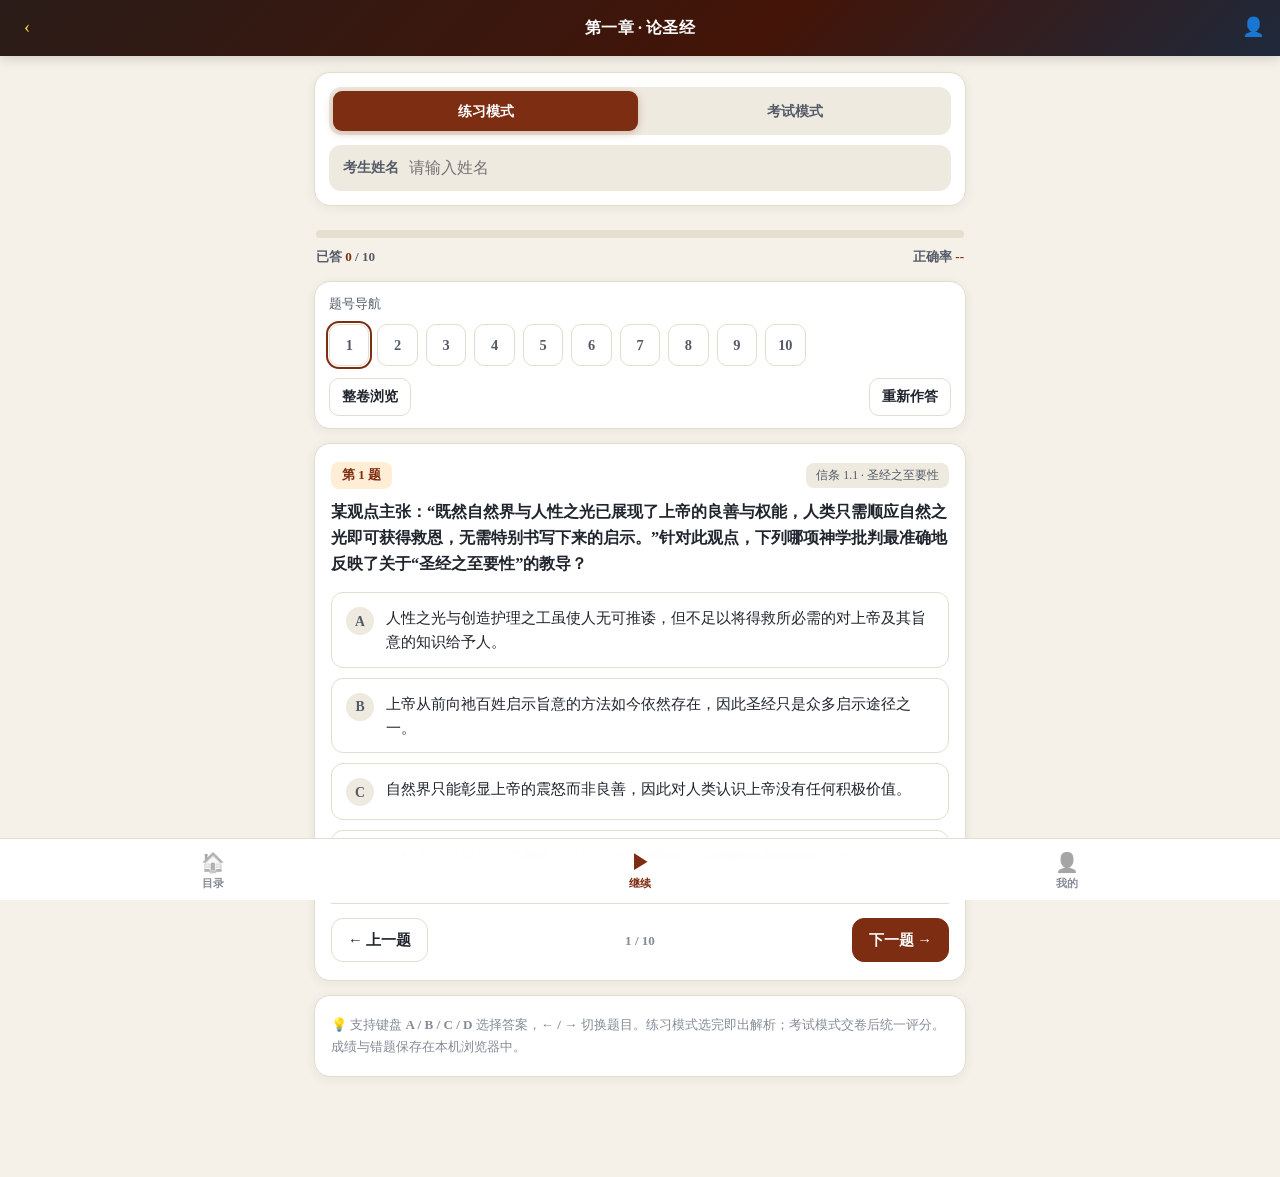
==== commit 36828816: "Update tab bar to global nav" ====
--- a/chapter1.html
+++ b/chapter1.html
@@ -73,8 +73,7 @@
 
   <nav class="tabbar">
     <a class="tab-item" href="index.html"><span class="ico">🏠</span>目录</a>
-    <a class="tab-item" href="chapter1.html"><span class="ico">📖</span>第一章</a>
-    <a class="tab-item" href="chapter2.html"><span class="ico">📜</span>第二章</a>
+    <a class="tab-item" id="tabContinue" href="chapter1.html"><span class="ico">▶</span>继续</a>
     <a class="tab-item" href="records.html"><span class="ico">👤</span>我的</a>
   </nav>
 
--- a/app.css
+++ b/app.css
@@ -607,6 +607,78 @@
 .hint { font-size: 0.82rem; color: var(--muted); margin-top: 10px; line-height: 1.65; }
 .muted { color: var(--muted); }
 
+/* ===== Chapter list (scalable to 33+ chapters) ===== */
+.filter-input {
+  width: 100%;
+  border: 1px solid var(--border);
+  background: var(--surface);
+  border-radius: 12px;
+  padding: 12px 14px;
+  font-family: inherit;
+  font-size: 0.95rem;
+  color: var(--text);
+  outline: none;
+}
+
+.filter-input:focus {
+  border-color: var(--brand);
+  box-shadow: 0 0 0 2px rgba(124, 45, 18, 0.12);
+}
+
+.chapter-list { display: flex; flex-direction: column; gap: 10px; }
+
+.chapter-row {
+  display: flex;
+  align-items: center;
+  gap: 12px;
+  background: var(--surface);
+  border: 1px solid var(--border);
+  border-radius: 14px;
+  padding: 13px 15px;
+  text-decoration: none;
+  color: inherit;
+  box-shadow: var(--shadow);
+  min-height: 62px;
+}
+
+.chapter-row:active { transform: scale(0.99); }
+
+.chapter-row .num {
+  flex: 0 0 42px;
+  height: 42px;
+  border-radius: 12px;
+  background: linear-gradient(135deg, var(--brand-2), var(--brand));
+  color: #fff;
+  font-weight: 800;
+  font-size: 1.02rem;
+  display: flex;
+  align-items: center;
+  justify-content: center;
+}
+
+.chapter-row .info { flex: 1; min-width: 0; }
+.chapter-row .info h3 {
+  font-size: 0.99rem;
+  margin: 0 0 2px;
+  font-weight: 700;
+  display: flex;
+  align-items: center;
+  gap: 8px;
+  flex-wrap: wrap;
+}
+.chapter-row .info p {
+  font-size: 0.79rem;
+  color: var(--muted);
+  margin: 0;
+  overflow: hidden;
+  text-overflow: ellipsis;
+  white-space: nowrap;
+}
+.chapter-row .go { color: var(--brand); font-weight: 800; font-size: 1.3rem; flex: 0 0 auto; }
+
+.chapter-row.disabled { opacity: 0.55; box-shadow: none; }
+.chapter-row.disabled .num { background: var(--surface-2); color: var(--muted); }
+
 @media (min-width: 720px) {
   .app-main { padding-top: calc(var(--appbar-h) + 16px); }
 }
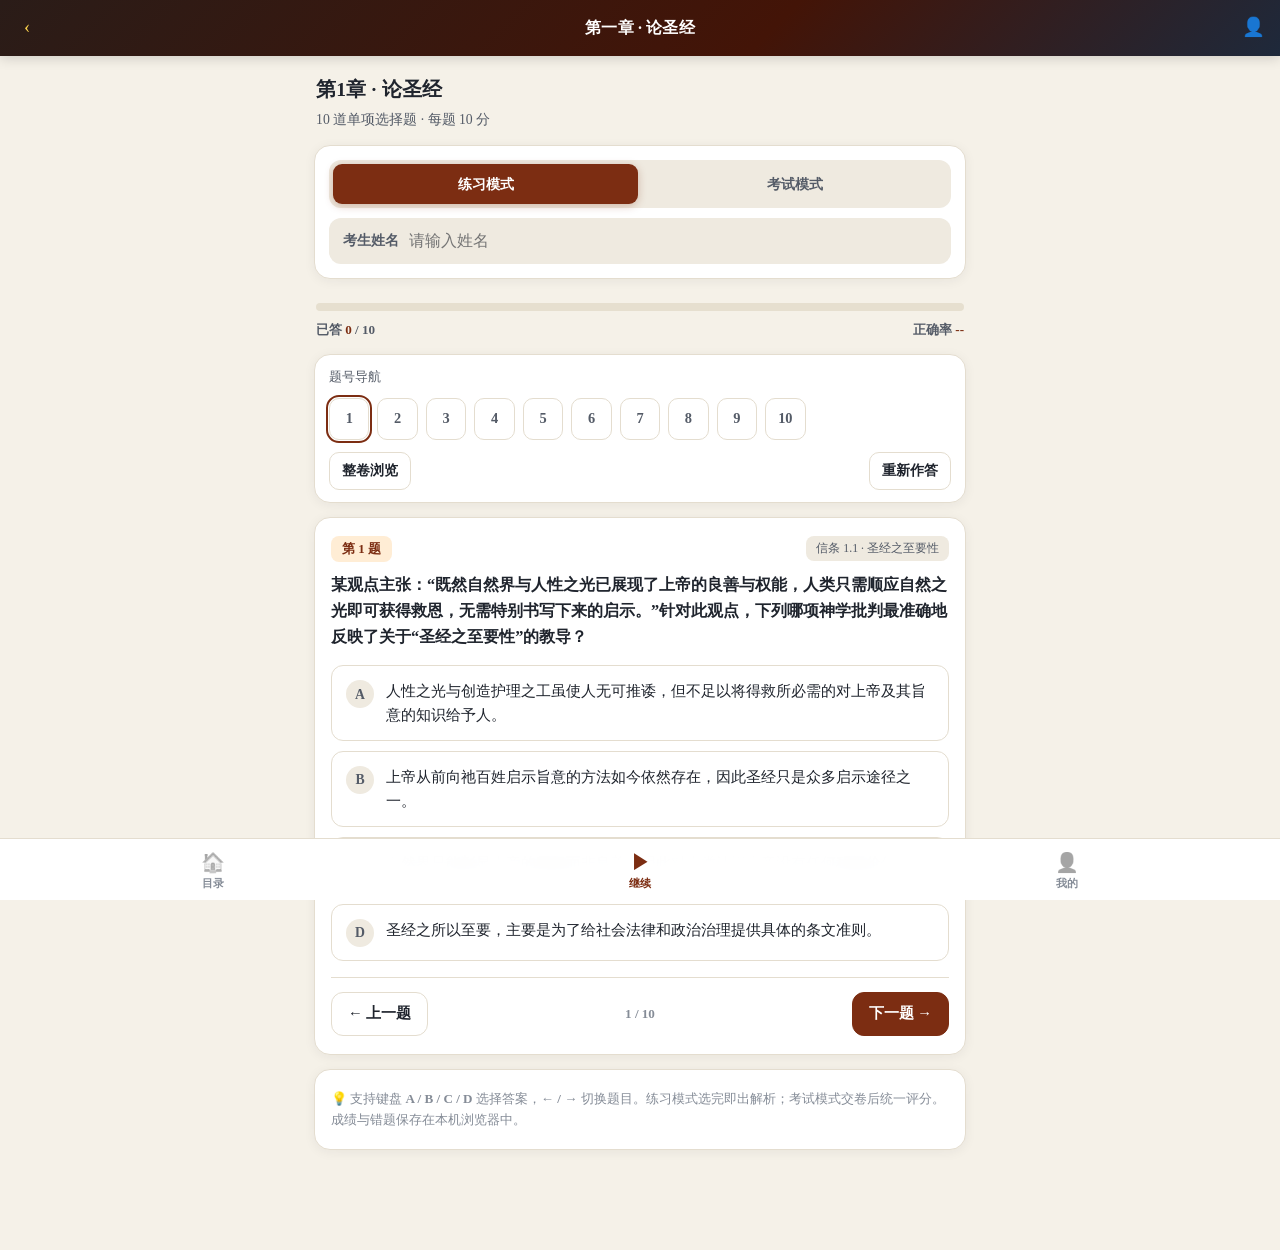
==== commit 741776ae: "Redirect legacy chapter1.html to quiz.html?ch=1" ====
--- a/chapter1.html
+++ b/chapter1.html
@@ -2,564 +2,12 @@
 <html lang="zh-CN">
 <head>
   <meta charset="UTF-8" />
-  <meta name="viewport" content="width=device-width, initial-scale=1.0, viewport-fit=cover" />
-  <meta name="theme-color" content="#431407" />
-  <meta name="apple-mobile-web-app-capable" content="yes" />
-  <meta name="mobile-web-app-capable" content="yes" />
-  <meta name="apple-mobile-web-app-status-bar-style" content="black-translucent" />
-  <title>第一章 · 论圣经 · 威斯敏斯特信条在线测试</title>
-  <link rel="stylesheet" href="app.css" />
-  <script src="app.js"></script>
+  <meta name="viewport" content="width=device-width, initial-scale=1.0" />
+  <title>第一章 · 论圣经</title>
+  <meta http-equiv="refresh" content="0; url=quiz.html?ch=1" />
+  <script>location.replace("quiz.html?ch=1");</script>
 </head>
 <body>
-
-  <header class="appbar">
-    <a class="appbar-btn" href="index.html" aria-label="返回目录">‹</a>
-    <div class="appbar-title">第一章 · 论圣经</div>
-    <a class="appbar-btn" href="records.html" aria-label="我的记录">👤</a>
-  </header>
-
-  <main class="app-main">
-    <div class="card" style="padding:14px;">
-      <div class="segmented">
-        <button id="modePracticeBtn" class="active" onclick="setMode('practice')">练习模式</button>
-        <button id="modeExamBtn" onclick="setMode('exam')">考试模式</button>
-      </div>
-      <div class="field">
-        <label for="examineeName">考生姓名</label>
-        <input id="examineeName" type="text" placeholder="请输入姓名" oninput="onNameInput(this.value)" />
-      </div>
-    </div>
-
-    <div class="progress-sticky">
-      <div class="progress"><i id="progressBar"></i></div>
-      <div class="stat-line">
-        <span>已答 <b id="answeredCount">0</b> / 10</span>
-        <span id="liveScorePill">正确率 <b id="accuracyText">--</b></span>
-      </div>
-    </div>
-
-    <section class="result" id="resultBanner">
-      <div class="cap">测试成绩单</div>
-      <div class="score" id="finalScoreText">100 分</div>
-      <div class="fb" id="finalFeedbackText"></div>
-      <div class="row">
-        <button class="btn btn-sm btn-outline" onclick="filterReview('all')">查看全部 (10)</button>
-        <button class="btn btn-sm btn-outline" onclick="filterReview('wrong')">仅看错题 (<span id="wrongCountBtn">0</span>)</button>
-        <button class="btn btn-sm btn-outline" onclick="resetQuiz()">再测一次</button>
-      </div>
-    </section>
-
-    <section class="qnav-card">
-      <div class="qnav-head">
-        <span>题号导航</span>
-        <span id="examSubmitWrap" style="display:none;">
-          <button class="btn btn-sm btn-primary" onclick="submitExam()">提交试卷</button>
-        </span>
-      </div>
-      <div class="qnav" id="navGrid"></div>
-      <div class="stat-line" style="margin-top:12px;">
-        <button class="btn btn-sm btn-outline" id="toggleViewBtn" onclick="toggleLayoutView()">整卷浏览</button>
-        <button class="btn btn-sm btn-outline" onclick="resetQuiz()">重新作答</button>
-      </div>
-    </section>
-
-    <section id="questionsContainer"></section>
-
-    <aside class="card hint">
-      💡 支持键盘 <b>A / B / C / D</b> 选择答案，<b>← / →</b> 切换题目。练习模式选完即出解析；考试模式交卷后统一评分。成绩与错题保存在本机浏览器中。
-    </aside>
-  </main>
-
-  <nav class="tabbar">
-    <a class="tab-item" href="index.html"><span class="ico">🏠</span>目录</a>
-    <a class="tab-item" id="tabContinue" href="chapter1.html"><span class="ico">▶</span>继续</a>
-    <a class="tab-item" href="records.html"><span class="ico">👤</span>我的</a>
-  </nav>
-
-  <script>
-    const QUESTIONS = [
-      {
-        id: 1,
-        section: "信条 1.1 · 圣经之至要性",
-        question: "某观点主张：“既然自然界与人性之光已展现了上帝的良善与权能，人类只需顺应自然之光即可获得救恩，无需特别书写下来的启示。”针对此观点，下列哪项神学批判最准确地反映了关于“圣经之至要性”的教导？",
-        options: {
-          A: "人性之光与创造护理之工虽使人无可推诿，但不足以将得救所必需的对上帝及其旨意的知识给予人。",
-          B: "上帝从前向祂百姓启示旨意的方法如今依然存在，因此圣经只是众多启示途径之一。",
-          C: "自然界只能彰显上帝的震怒而非良善，因此对人类认识上帝没有任何积极价值。",
-          D: "圣经之所以至要，主要是为了给社会法律和政治治理提供具体的条文准则。"
-        },
-        answer: "A",
-        explanation: "根据信条1.1条，人性之光和创造、护理之工虽彰显上帝的良善、智慧与权能使人无可推诿，但不足以将得救所必需的知识给予人；且上帝古时启示旨意的方法如今已止息，因此成文圣经对于得救是“至要”的。"
-      },
-      {
-        id: 2,
-        section: "信条 1.2 · 圣经正典范围",
-        question: "关于圣经正典书卷的范围与性质，下列阐述正确的是哪一项？",
-        options: {
-          A: "圣经正典仅包含旧约39卷，新约书卷属于教会传统而非默示。",
-          B: "圣经包括旧约24卷与新约27卷共计51卷书。",
-          C: "旧新约共66卷书都是上帝所默示的，是信仰与生活的准律。",
-          D: "圣经正典的范围可以根据时代的发展和教会会议的决议随意增减。"
-        },
-        answer: "C",
-        explanation: "信条1.2条完整列出了旧约39卷与新约27卷（共66卷），并宣告“这些书卷都是上帝所默示的，是信仰与生活的准则”。"
-      },
-      {
-        id: 3,
-        section: "信条 1.3 · 论次经（Apocrypha）",
-        question: "关于通常被称为“次经”（Apocrypha）的书卷，下列哪项态度符合《信条》的规定？",
-        options: {
-          A: "次经也是上帝默示的，具有与旧约正典同等的神圣权威。",
-          B: "次经虽非默示，但可作为教会制定核心教义和得救准则的依据。",
-          C: "次经并非出于上帝的默示，不属于圣经正典；在教会中没有任何权威性，只能当作一般人的著作来看待或使用。",
-          D: "次经属于可诅邪说，信徒在任何情况下都严禁阅读或参考。"
-        },
-        answer: "C",
-        explanation: "信条1.3条规定：“通常称为次经的各卷，并非出于上帝的默示，所以不属于圣经正典；因此，它们在上帝的教会中没有任何权威性，只能当作一般人的著作来看待或使用。”"
-      },
-      {
-        id: 4,
-        section: "信条 1.4 · 圣经之权威性",
-        question: "决定圣经最高权威的最终根据是什么？",
-        options: {
-          A: "教会历史上的大公会议见证与历代教父的肯定",
-          B: "圣经文体庄严与各部契合等无可比拟的外在特征",
-          C: "上帝是真理本身且为圣经的作者，因此圣经的权威完全取决于上帝",
-          D: "凡人理性经过严密逻辑推演后所给予的认可"
-        },
-        answer: "C",
-        explanation: "信条1.4条指出：“圣经的权威性应当受到人的信服，这权威性并不倚赖任何个人或教会的见证，而是完全在于其作者上帝，祂就是真理本身。所以，既然圣经是上帝的道，我们就应当接受。”"
-      },
-      {
-        id: 5,
-        section: "信条 1.5 · 圣灵的内在见证",
-        question: "一个人能够完全信服并确知圣经是无谬误的真理且具有神圣权威，其最根本的内在原因是：",
-        options: {
-          A: "受到教会历史见证的深刻感动与说服",
-          B: "圣灵的内在之工，藉着上帝的道，并与上帝的道一同在我们心里作证",
-          C: "圣经文体极其庄严，逻辑严密无可挑剔",
-          D: "个人获得了超越圣经文本之外的特别神秘异象"
-        },
-        answer: "B",
-        explanation: "信条1.5条阐明，尽管圣经有许多自证的外在优点，但“我们得以完全信服并确知圣经无谬误的真理性和神圣的权威性，乃是由于圣灵的内在之工，祂藉着上帝的道，并与上帝的道一同在我们心里作证”。"
-      },
-      {
-        id: 6,
-        section: "信条 1.6 · 圣经之全备性",
-        question: "下列关于“上帝全备旨意”获取方式的表述，哪一项最准确地符合关于“圣经之全备性”的教导？",
-        options: {
-          A: "必须完全依赖字面上逐字逐句的明文记载，任何逻辑推论均属非法。",
-          B: "或已明确记载于圣经之中，或可用合理与必要的推论，由圣经演绎而得。",
-          C: "主要是靠历代教会传统与口传教义来补充圣经未记载的部分。",
-          D: "随时可以通过圣灵赐给个人的“新启示”来不断扩充上帝的旨意。"
-        },
-        answer: "B",
-        explanation: "信条1.6条指出：“上帝全备的旨意……或已明确记载于圣经之中，或可用合理与必要的推论，由圣经演绎而得；不论是所谓的圣灵的新启示，还是人的遗传，都不得于任何时候加入圣经。”"
-      },
-      {
-        id: 7,
-        section: "信条 1.7 · 圣经之清晰性",
-        question: "关于圣经的“清晰性”（Perspicuity），下列哪种理解是正确的？",
-        options: {
-          A: "圣经中每一句经文对每个人来说都同样浅显易懂，没有任何深奥之处。",
-          B: "只有受过高等神学教育的学者才能理解圣经，普通信徒无法明白。",
-          C: "凡得救所必须知道、相信并遵行的事，圣经已明载详论，无学识者正当使用通常方法亦可获得充分理解。",
-          D: "圣经极其晦涩，必须由教皇或特定圣职人员垄断解释权。"
-        },
-        answer: "C",
-        explanation: "信条1.7条指出，虽然圣经各处经文并非一样明显，但“为得救所必须知道、相信并遵行的事，在圣经此处或彼处已明载而详论，以致不仅有学识的，而且无学识的，只要正当使用通常的方法，便都可以有充分的理解”。"
-      },
-      {
-        id: 8,
-        section: "信条 1.8 · 原文直接默示与护理保存",
-        question: "关于圣经原文（旧约希伯来文与新约希腊文）的权威与保存，下列说法符合《信条》的是：",
-        options: {
-          A: "原文在历史演变中已经严重失真，如今的手抄本不再具有可信度。",
-          B: "原文是上帝直接默示的，并因上帝特别的看顾和护理而在历代得以纯正保守，真实可信。",
-          C: "只有古代拉丁文通俗译本（Vulgate）才是上帝直接默示的官方文本。",
-          D: "圣经原文与后世任何译本在神圣默示的性质上完全没有任何区别。"
-        },
-        answer: "B",
-        explanation: "信条1.8条指出：“希伯来文旧约，和希腊文新约，都是上帝直接默示的，并且其纯正因上帝特别看顾和护理而在历代得以保守，所以它们是真实可信的。”"
-      },
-      {
-        id: 9,
-        section: "信条 1.9 · 解经原则：以经解经",
-        question: "根据《信条》第1.9条，解释圣经无谬误的最高原则是：",
-        options: {
-          A: "历代教父的注解与大公会议的决议",
-          B: "圣经本身（即以经解经）",
-          C: "现代历史批判学与世俗语言学",
-          D: "解释者个人的属灵直觉与个人经验"
-        },
-        answer: "B",
-        explanation: "信条1.9条明确指出：“解释圣经无谬误的原则，就是圣经本身；因此，当我们对圣经某处真实和完全的意义发生疑问时……就当查考其它更清楚的经文来加以解明。”"
-      },
-      {
-        id: 10,
-        section: "信条 1.10 · 信仰争论的最高裁决者",
-        question: "要判断一切信仰的争论，审查一切教会会议的决议、古代作者的意见和个人的主张，最高裁决者是：",
-        options: {
-          A: "罗马教皇或大主教",
-          B: "教会最高总会（Synod）的大多数代表表决",
-          C: "在圣经中说话的圣灵",
-          D: "人类理性和哲学思想"
-        },
-        answer: "C",
-        explanation: "信条1.10条规定：“要判断一切信仰的争论，审查一切教会会议的决议、古代作者的意见、世人的教训和个人的主张，我们所当依据的最高裁决者，除在圣经中说话的圣灵以外，别无其他。”"
-      }
-    ];
-
-    let state = {
-      mode: "practice",
-      singleView: true,
-      currentIndex: 0,
-      userAnswers: {},
-      examSubmitted: false,
-      recordSaved: false,
-      reviewFilter: "all"
-    };
-
-    function renderAll() {
-      renderToolbarStats();
-      renderNavGrid();
-      renderQuestions();
-      renderResultBanner();
-    }
-
-    function renderToolbarStats() {
-      const answeredKeys = Object.keys(state.userAnswers);
-      const answeredCount = answeredKeys.length;
-      document.getElementById("answeredCount").textContent = answeredCount;
-
-      const pct = Math.round((answeredCount / QUESTIONS.length) * 100);
-      document.getElementById("progressBar").style.width = pct + "%";
-
-      const accuracyEl = document.getElementById("accuracyText");
-      if (state.mode === "practice" || state.examSubmitted) {
-        if (answeredCount === 0) {
-          accuracyEl.textContent = "--";
-        } else {
-          let correct = 0;
-          answeredKeys.forEach(id => {
-            const q = QUESTIONS.find(item => item.id === Number(id));
-            if (q && state.userAnswers[id] === q.answer) correct++;
-          });
-          const denom = state.examSubmitted ? QUESTIONS.length : answeredCount;
-          accuracyEl.textContent = Math.round((correct / denom) * 100) + "% (" + correct + "/" + denom + ")";
-        }
-      } else {
-        accuracyEl.textContent = "交卷后揭晓";
-      }
-
-      document.getElementById("modePracticeBtn").classList.toggle("active", state.mode === "practice");
-      document.getElementById("modeExamBtn").classList.toggle("active", state.mode === "exam");
-      document.getElementById("toggleViewBtn").textContent = state.singleView ? "整卷浏览" : "逐题作答";
-      document.getElementById("examSubmitWrap").style.display =
-        state.mode === "exam" && !state.examSubmitted ? "inline-block" : "none";
-    }
-
-    function renderNavGrid() {
-      const grid = document.getElementById("navGrid");
-      grid.innerHTML = "";
-      QUESTIONS.forEach((q, idx) => {
-        const btn = document.createElement("button");
-        btn.type = "button";
-        btn.textContent = q.id;
-
-        if (state.singleView && idx === state.currentIndex) btn.classList.add("current");
-
-        const picked = state.userAnswers[q.id];
-        const showJudgement = state.mode === "practice" || state.examSubmitted;
-        if (picked) {
-          if (showJudgement) btn.classList.add(picked === q.answer ? "correct" : "wrong");
-          else btn.classList.add("answered");
-        } else if (state.examSubmitted) {
-          btn.classList.add("wrong");
-        }
-
-        btn.onclick = () => {
-          state.reviewFilter = "all";
-          if (state.singleView) {
-            state.currentIndex = idx;
-            renderAll();
-          } else {
-            const card = document.getElementById("q-card-" + q.id);
-            if (card) card.scrollIntoView({ behavior: "smooth", block: "center" });
-          }
-        };
-
-        grid.appendChild(btn);
-      });
-    }
-
-    function renderQuestions() {
-      const container = document.getElementById("questionsContainer");
-      container.innerHTML = "";
-
-      let listToRender = QUESTIONS;
-      if (!state.singleView && state.reviewFilter === "wrong") {
-        listToRender = QUESTIONS.filter(q => state.userAnswers[q.id] !== q.answer);
-      } else if (state.singleView) {
-        listToRender = [QUESTIONS[state.currentIndex]];
-      }
-
-      if (listToRender.length === 0) {
-        container.innerHTML = `<div class="card empty">太棒了！当前没有错题记录。<br><button class="btn btn-sm btn-outline" style="margin-top:12px;" onclick="filterReview('all')">返回查看全部题目</button></div>`;
-        return;
-      }
-
-      listToRender.forEach(q => {
-        const picked = state.userAnswers[q.id];
-        const reveal = (state.mode === "practice" && !!picked) || state.examSubmitted;
-
-        const card = document.createElement("article");
-        card.className = "qcard";
-        card.id = "q-card-" + q.id;
-
-        let optionsHtml = "";
-        ["A", "B", "C", "D"].forEach(key => {
-          let cls = "opt";
-          if (reveal) {
-            if (key === q.answer) cls += " correct";
-            else if (picked === key) cls += " wrong";
-          } else if (picked === key) {
-            cls += " selected";
-          }
-
-          const disabledAttr = (state.mode === "practice" && !!picked) || state.examSubmitted ? "disabled" : "";
-          optionsHtml += `<button type="button" class="${cls}" ${disabledAttr} onclick="selectOption(${q.id}, '${key}')"><span class="key">${key}</span><span>${q.options[key]}</span></button>`;
-        });
-
-        const isCorrect = picked === q.answer;
-        const statusTitle = isCorrect
-          ? `✓ 回答正确（正确答案：${q.answer}）`
-          : `✗ ${picked ? "回答有误，您选择了 " + picked : "本题未作答"}（正确答案：${q.answer}）`;
-
-        let footerNavHtml = "";
-        if (state.singleView) {
-          const prevDisabled = state.currentIndex === 0 ? "disabled" : "";
-          const isLast = state.currentIndex === QUESTIONS.length - 1;
-          let rightButtonHtml = "";
-
-          if (state.mode === "exam" && !state.examSubmitted && isLast) {
-            rightButtonHtml = `<button class="btn btn-primary" onclick="submitExam()">提交试卷</button>`;
-          } else {
-            const nextDisabled = isLast ? "disabled" : "";
-            rightButtonHtml = `<button class="btn btn-primary" ${nextDisabled} onclick="goStep(1)">下一题 →</button>`;
-          }
-
-          footerNavHtml = `<div class="qactions">
-            <button class="btn btn-outline" ${prevDisabled} onclick="goStep(-1)">← 上一题</button>
-            <span class="pos">${q.id} / ${QUESTIONS.length}</span>
-            ${rightButtonHtml}
-          </div>`;
-        }
-
-        card.innerHTML = `
-          <div class="q-head">
-            <span class="q-num">第 ${q.id} 题</span>
-            <span class="q-tag">${q.section}</span>
-          </div>
-          <h2 class="q-title">${q.question}</h2>
-          <div class="options">${optionsHtml}</div>
-          <div class="explain ${reveal ? "visible" : ""}">
-            <div class="explain-head ${isCorrect ? "is-correct" : "is-wrong"}">${statusTitle}</div>
-            <div><strong>神学解析：</strong>${q.explanation}</div>
-          </div>
-          ${footerNavHtml}
-        `;
-
-        container.appendChild(card);
-      });
-    }
-
-    function renderResultBanner() {
-      const banner = document.getElementById("resultBanner");
-      const allAnsweredInPractice =
-        state.mode === "practice" && Object.keys(state.userAnswers).length === QUESTIONS.length;
-
-      if (!state.examSubmitted && !allAnsweredInPractice) {
-        banner.classList.remove("visible");
-        return;
-      }
-
-      let correctCount = 0;
-      QUESTIONS.forEach(q => {
-        if (state.userAnswers[q.id] === q.answer) correctCount++;
-      });
-      const wrongCount = QUESTIONS.length - correctCount;
-      const score = correctCount * 10;
-
-      let feedback = "";
-      if (score >= 90) {
-        feedback = "卓越！您对第一章“论圣经”的教义脉络与细节掌握得非常扎实！";
-      } else if (score >= 80) {
-        feedback = "良好！您已准确把握改革宗圣经论的核心原则，可针对少量错题进一步巩固。";
-      } else if (score >= 60) {
-        feedback = "及格！建议对照信条 1.1–1.10 条原文与解析，重点复习容易混淆的教义概念。";
-      } else {
-        feedback = "建议仔细研读《威斯敏斯特信条》第一章条文及每道题下方的神学解析后再测一次。";
-      }
-
-      document.getElementById("finalScoreText").textContent = `${score} 分（答对 ${correctCount}/${QUESTIONS.length} 题）`;
-      document.getElementById("finalFeedbackText").textContent = feedback;
-      document.getElementById("wrongCountBtn").textContent = wrongCount;
-      banner.classList.add("visible");
-    }
-
-    function selectOption(questionId, optionKey) {
-      if (state.examSubmitted) return;
-      if (state.mode === "practice" && state.userAnswers[questionId]) return;
-
-      state.userAnswers[questionId] = optionKey;
-      renderAll();
-      saveAttemptIfNeeded();
-
-      if (state.mode === "exam" && state.singleView && state.currentIndex < QUESTIONS.length - 1) {
-        setTimeout(() => {
-          if (state.mode === "exam" && !state.examSubmitted) {
-            state.currentIndex++;
-            renderAll();
-          }
-        }, 220);
-      }
-    }
-
-    function goStep(delta) {
-      const next = state.currentIndex + delta;
-      if (next >= 0 && next < QUESTIONS.length) {
-        state.currentIndex = next;
-        renderAll();
-        window.scrollTo({ top: 0, behavior: "smooth" });
-      }
-    }
-
-    function setMode(newMode) {
-      if (state.mode === newMode) return;
-      state.mode = newMode;
-      state.examSubmitted = false;
-      state.reviewFilter = "all";
-      renderAll();
-    }
-
-    function toggleLayoutView() {
-      state.singleView = !state.singleView;
-      renderAll();
-    }
-
-    function submitExam() {
-      const answeredCount = Object.keys(state.userAnswers).length;
-      if (answeredCount < QUESTIONS.length) {
-        const unAnswered = QUESTIONS.length - answeredCount;
-        if (!confirm(`您还有 ${unAnswered} 道题尚未作答，确定现在交卷吗？`)) {
-          return;
-        }
-      }
-      state.examSubmitted = true;
-      state.singleView = false;
-      renderAll();
-      saveAttemptIfNeeded();
-      window.scrollTo({ top: 0, behavior: "smooth" });
-    }
-
-    function filterReview(type) {
-      state.singleView = false;
-      state.reviewFilter = type;
-      renderAll();
-    }
-
-    function resetQuiz() {
-      state.userAnswers = {};
-      state.currentIndex = 0;
-      state.examSubmitted = false;
-      state.recordSaved = false;
-      state.reviewFilter = "all";
-      renderAll();
-      window.scrollTo({ top: 0, behavior: "smooth" });
-    }
-
-    window.addEventListener("keydown", e => {
-      if (!state.singleView) return;
-      const currentQ = QUESTIONS[state.currentIndex];
-      const key = e.key.toUpperCase();
-      if (["A", "B", "C", "D"].includes(key)) {
-        selectOption(currentQ.id, key);
-      } else if (e.key === "ArrowRight") {
-        goStep(1);
-      } else if (e.key === "ArrowLeft") {
-        goStep(-1);
-      }
-    });
-
-    // ===== 考生姓名与成绩记录（本机 localStorage） =====
-    function onNameInput(val) {
-      WCF.setName(val);
-    }
-
-    function ensureName() {
-      let name = (WCF.getName() || "").trim();
-      if (!name) {
-        const typed = window.prompt("请输入你的姓名（用于记录成绩与个人错题集）：", "");
-        if (typed !== null) {
-          name = typed.trim();
-          WCF.setName(name);
-          const input = document.getElementById("examineeName");
-          if (input) input.value = name;
-        }
-      }
-      return name || "匿名";
-    }
-
-    function buildRecord() {
-      let correct = 0;
-      const wrongItems = [];
-      QUESTIONS.forEach(q => {
-        const picked = state.userAnswers[q.id] || null;
-        if (picked === q.answer) {
-          correct++;
-        } else {
-          wrongItems.push({
-            id: q.id,
-            section: q.section,
-            question: q.question,
-            options: q.options,
-            answer: q.answer,
-            explanation: q.explanation,
-            picked: picked
-          });
-        }
-      });
-      return {
-        id: Date.now() + "-" + Math.random().toString(36).slice(2, 7),
-        name: ensureName(),
-        chapterId: "ch1",
-        chapterLabel: "第一章 · 论圣经",
-        score: correct * 10,
-        correct: correct,
-        total: QUESTIONS.length,
-        date: new Date().toISOString(),
-        wrongItems: wrongItems
-      };
-    }
-
-    function saveAttemptIfNeeded() {
-      if (state.recordSaved) return;
-      const answeredAll = Object.keys(state.userAnswers).length === QUESTIONS.length;
-      const shouldSave = state.examSubmitted || (state.mode === "practice" && answeredAll);
-      if (!shouldSave) return;
-      ensureName();
-      state.recordSaved = true;
-      WCF.addRecord(buildRecord());
-    }
-
-    (function initExamineeName() {
-      const input = document.getElementById("examineeName");
-      if (input) input.value = WCF.getName() || "";
-    })();
-
-    renderAll();
-  </script>
+  <p>正在前往 <a href="quiz.html?ch=1">第一章 · 论圣经</a>…</p>
 </body>
 </html>
